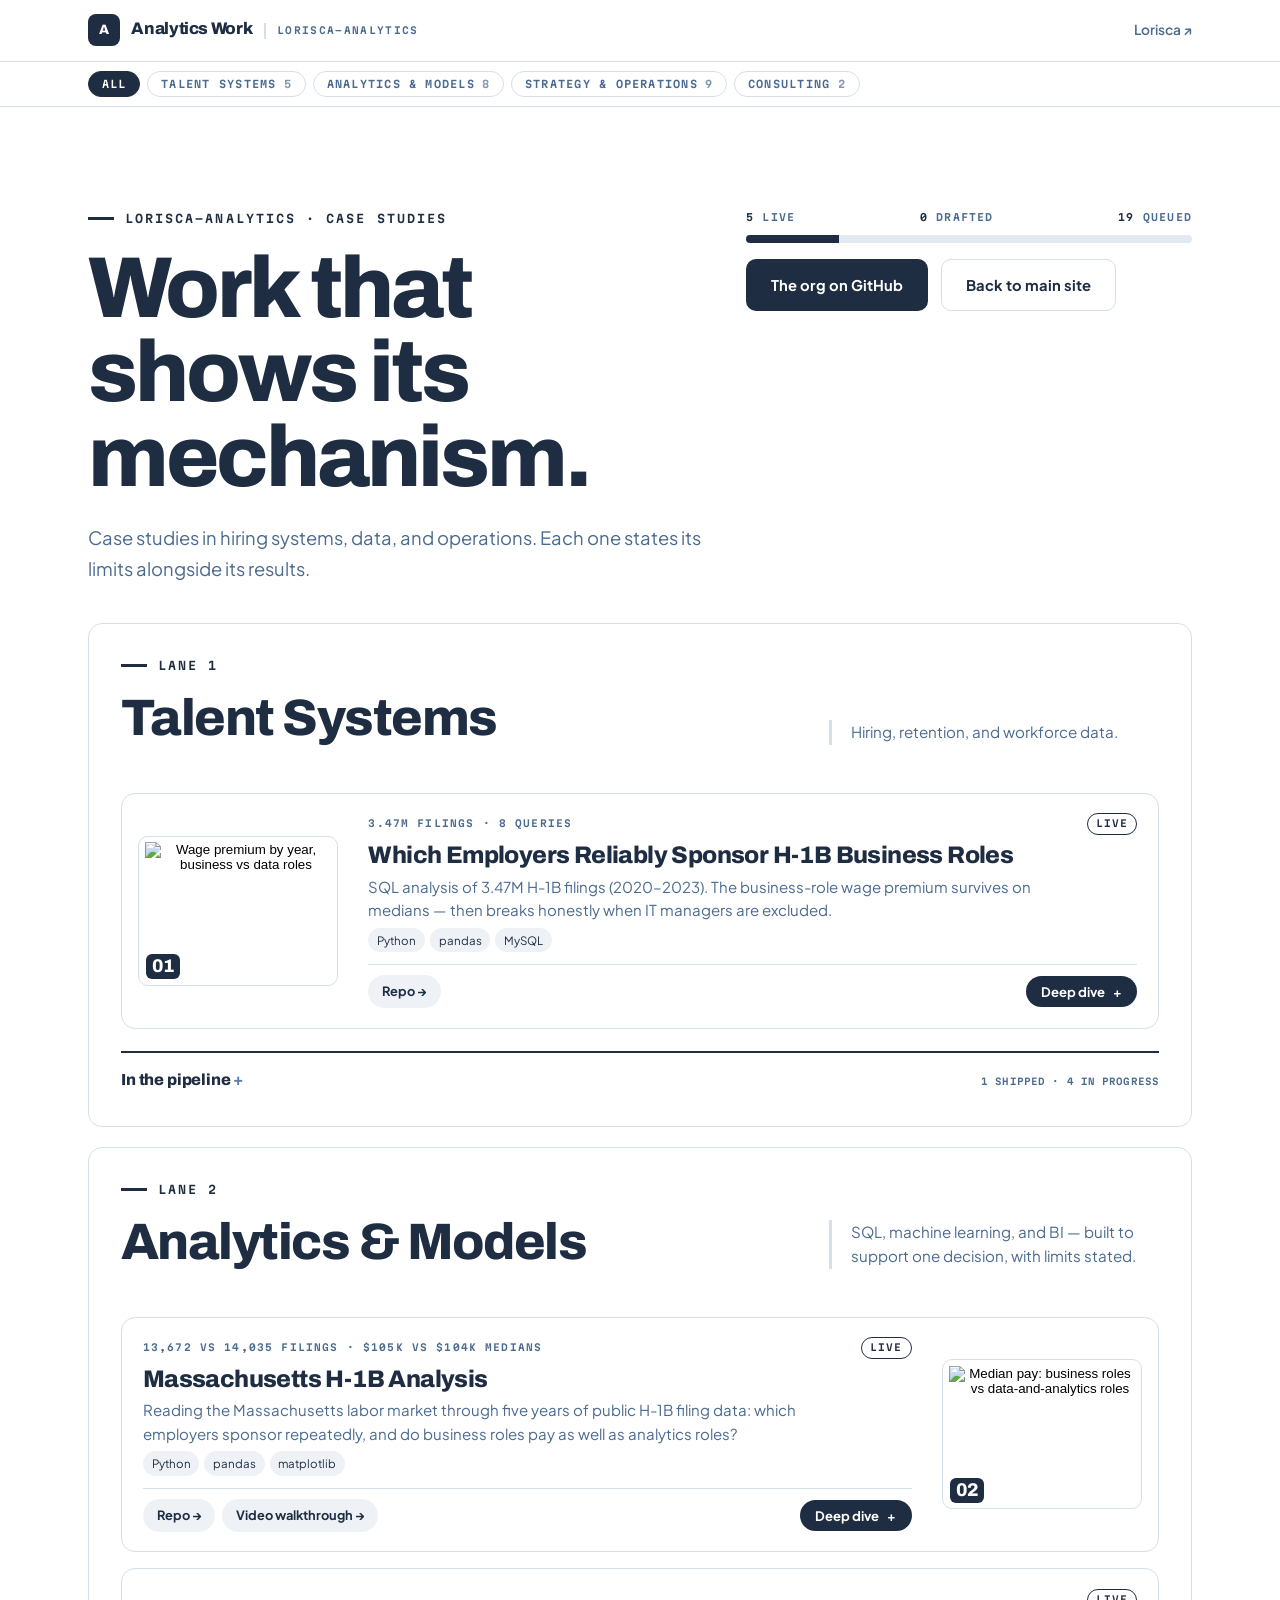
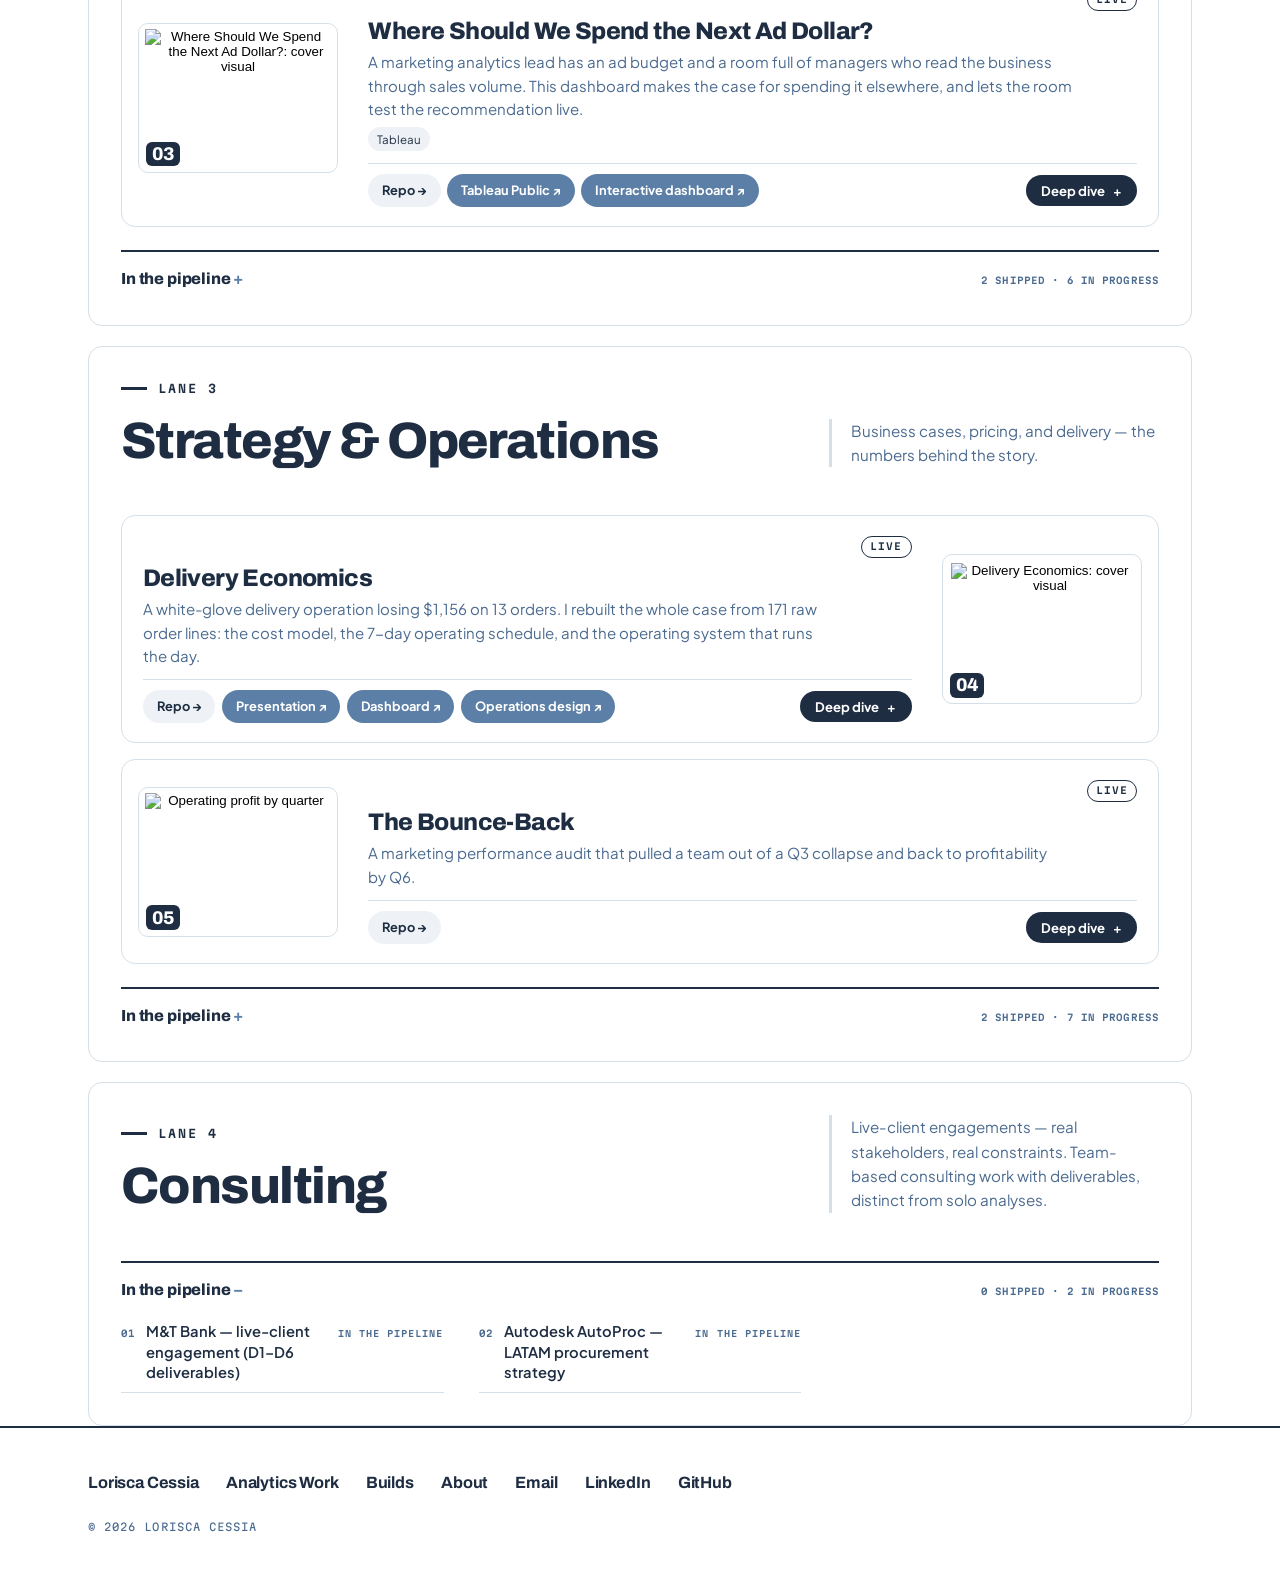
==== preview.html @ 9559bd9b "Add unlinked Builds-style preview (preview.html, rows.js, rows.css) One card per row with thumbnail " ====
<!DOCTYPE html>
<html lang="en">
<head>
<meta charset="UTF-8">
<meta name="robots" content="noindex, nofollow">
<meta name="viewport" content="width=device-width, initial-scale=1.0">
<title>Analytics Work — Lorisca Cessia</title>
<meta name="description" content="Case studies in talent systems, analytics, and operations. The obvious metric points one way; the mechanism underneath points the other.">
<link rel="preconnect" href="https://fonts.googleapis.com">
<link rel="preconnect" href="https://fonts.gstatic.com" crossorigin>
<link href="https://fonts.googleapis.com/css2?family=Archivo:wght@600;700;800&family=Plus+Jakarta+Sans:wght@400;500;600;700&family=Martian+Mono:wght@500;600&display=swap" rel="stylesheet">
<link rel="stylesheet" href="styles.css?v=2">
<link rel="stylesheet" href="https://lori-sca.github.io/theme.css">
<link rel="stylesheet" href="work.css">
<link rel="stylesheet" href="rows.css">
</head>
<body data-page="work">

<nav class="nav">
  <div class="nav-inner">
    <a class="wordmark" href="index.html">
      <span class="org-hero-logo" style="width:2rem;height:2rem;font-size:.85rem;border-radius:8px;margin:0;">A</span>
      <span class="wm-name">Analytics Work</span>
      <span class="wm-role">lorisca-analytics</span>
    </a>
    <div class="nav-links">
      <a data-nav="main" href="https://lori-sca.github.io">Lorisca ↗</a>
    </div>
  </div>
  <div class="nav-chips">
    <div class="nav-chips-inner" id="nav-chips" role="tablist" aria-label="Filter lanes"></div>
  </div>
</nav>

<main>
  <section class="hero" id="top">
    <div class="wrap">
      <div class="hero-grid">
        <div class="hero-copy">
          <span class="eyebrow" id="hero-eyebrow"></span>
          <h1 id="hero-headline"></h1>
          <p class="lede" id="hero-lede"></p>
        </div>
        <aside class="hero-side">
          <div class="totals" id="totals">
            <div class="totals-row">
              <span><b id="t-live">0</b> live</span>
              <span><b id="t-draft">0</b> drafted</span>
              <span><b id="t-pipe">0</b> queued</span>
            </div>
            <div class="totals-bar" aria-hidden="true"><span class="tb-live" id="tb-live"></span><span class="tb-draft" id="tb-draft"></span></div>
          </div>
          <div class="cta-row" id="hero-ctas">
            <a class="btn primary" data-org-github href="https://github.com/lorisca-analytics" target="_blank" rel="noopener">The org on GitHub</a>
            <a class="btn ghost" href="https://lori-sca.github.io">Back to main site</a>
          </div>
        </aside>
      </div>
    </div>
  </section>

  <div id="lanes"></div>
</main>

<footer class="site-footer">
  <div class="wrap">
    <div class="foot-links">
      <a href="https://lori-sca.github.io">Lorisca Cessia</a>
      <a href="https://lorisca-analytics.github.io">Analytics Work</a>
      <a href="https://lorisca-builds.github.io">Builds</a>
      <a href="https://lori-sca.github.io/about.html">About</a>
      <a href="mailto:loriscatuuk@gmail.com">Email</a>
      <a href="https://www.linkedin.com/in/lorisca" target="_blank" rel="noopener">LinkedIn</a>
      <a href="https://github.com/lori-sca" target="_blank" rel="noopener">GitHub</a>
    </div>
    <p class="fine">&copy; <span id="year"></span> Lorisca Cessia</p>
  </div>
</footer>

<script src="site.js"></script>
<script src="https://lori-sca.github.io/skeleton.js"></script>
<script src="https://lori-sca.github.io/theme.js"></script>
<script src="rows.js"></script>
</body>
</html>
---- styles.css ----
/* ============ LORISCA CESSIA — v2 ============
   Bold grotesque display · 12-col grid · hard section bands
   Palette: white / mist / deep slate / steel / slate blue
   Type: Archivo (display) · Plus Jakarta Sans (body) · Martian Mono (micro-labels only)
   ============================================================ */

:root {
  --white: #ffffff;
  --mist: #eef2f6;
  --mist-deep: #e2e9f0;
  --ink: #1e2d42;          /* 13.9:1 on white */
  --steel: #4a6a8f;        /* 5.6:1 on white — secondary text */
  --accent: #5b7fa6;       /* large/bold + interactive accents only */
  --hairline: #d5dfe8;     /* structural rules, never text */
  --display: "Archivo", system-ui, sans-serif;
  --body: "Plus Jakarta Sans", system-ui, sans-serif;
  --mono: "Martian Mono", ui-monospace, monospace;
  --gutter: clamp(1.25rem, 4vw, 3rem);
  --section-pad: clamp(4.5rem, 10vw, 9rem);
  --measure: 66ch;
}

* { box-sizing: border-box; margin: 0; padding: 0; }
html { scroll-behavior: smooth; }
body {
  font-family: var(--body);
  font-size: 17px;
  line-height: 1.65;
  color: var(--ink);
  background: var(--white);
  -webkit-font-smoothing: antialiased;
}
img { max-width: 100%; display: block; }
a { color: var(--steel); }
::selection { background: var(--ink); color: var(--white); }
h1 em, h2 em { font-style: normal; color: var(--accent); }

/* ---------- 12-col page grid ---------- */
.wrap { max-width: 1200px; margin: 0 auto; padding-left: var(--gutter); padding-right: var(--gutter); }

/* ---------- Nav ---------- */
.nav {
  position: sticky; top: 0; z-index: 50;
  background: rgba(255,255,255,.94);
  backdrop-filter: blur(8px);
  border-bottom: 1px solid var(--hairline);
}
.nav-inner {
  max-width: 1200px; margin: 0 auto;
  padding: .9rem var(--gutter);
  display: flex; align-items: center; justify-content: space-between; gap: 1rem;
}
.wordmark {
  font-family: var(--display); font-weight: 800; font-size: 1.05rem;
  letter-spacing: -0.02em; color: var(--ink); text-decoration: none;
  display: flex; align-items: baseline; gap: .7rem;
}
.wm-name { white-space: nowrap; }
.wm-role {
  font-family: var(--mono); font-size: .6rem; font-weight: 600;
  letter-spacing: .14em; text-transform: uppercase; color: var(--steel);
  border-left: 2px solid var(--hairline); padding-left: .7rem;
}
.nav-links { display: flex; gap: 1.6rem; }
.nav-links a { font-size: .86rem; font-weight: 600; color: var(--steel); text-decoration: none; }
.nav-links a:hover { color: var(--ink); }
.nav-links a.active { color: var(--ink); box-shadow: inset 0 -2px 0 var(--ink); }

/* ---------- Type utilities ---------- */
.eyebrow {
  font-family: var(--mono); font-size: .72rem; font-weight: 600;
  letter-spacing: .18em; text-transform: uppercase; color: var(--ink);
  display: flex; align-items: center; gap: .7rem;
  margin-bottom: 1.1rem;
}
.eyebrow::before { content: ""; width: 1.6rem; height: 3px; background: var(--ink); flex: none; }
.lede { font-size: 1.12rem; line-height: 1.7; color: var(--steel); max-width: var(--measure); }
.mono { font-family: var(--mono); }

/* ---------- Buttons ---------- */
.btn {
  display: inline-block; font-weight: 700; font-size: .92rem;
  padding: .8rem 1.5rem; border-radius: 10px; text-decoration: none;
  border: 1px solid transparent; cursor: pointer;
}
.btn.primary { background: var(--ink); color: var(--white); }
.btn.primary:hover { background: #2a3d58; }
.btn.ghost { border-color: var(--hairline); color: var(--ink); background: var(--white); }
.btn.ghost:hover { border-color: var(--ink); }
.cta-row { display: flex; gap: .8rem; flex-wrap: wrap; margin-top: 1.8rem; }
.text-link { font-weight: 700; color: var(--steel); text-decoration-thickness: 2px; text-underline-offset: 3px; }

/* ---------- Sections & bands ---------- */
.section { padding: var(--section-pad) 0; }
.band { background: var(--mist); border-top: 1px solid var(--hairline); border-bottom: 1px solid var(--hairline); }
.band > .wrap { padding-top: var(--section-pad); padding-bottom: var(--section-pad); }

.section-head {
  display: grid; grid-template-columns: repeat(12, 1fr); gap: 1.5rem;
  margin-bottom: 3rem; align-items: end;
}
.section-head .sh-main { grid-column: 1 / 9; }
.section-head .sh-side {
  grid-column: 9 / 13; color: var(--steel); font-size: .95rem; line-height: 1.6;
  border-left: 3px solid var(--hairline); padding-left: 1.2rem;
}
.section-head h2 {
  font-family: var(--display); font-weight: 800; letter-spacing: -0.03em;
  font-size: clamp(2.1rem, 4.5vw, 3.2rem); line-height: 1.02;
}

/* ---------- Hero (7/5 split) ---------- */
.hero { padding: clamp(3.5rem, 8vw, 6.5rem) 0 clamp(3rem, 6vw, 5rem); }
.hero-grid { display: grid; grid-template-columns: repeat(12, 1fr); gap: 1.5rem; align-items: start; }
.hero-copy { grid-column: 1 / 8; }
.hero-side { grid-column: 8 / 13; }
.hero h1 {
  font-family: var(--display); font-weight: 800;
  font-size: clamp(2.9rem, 7vw, 5.4rem);
  letter-spacing: -0.035em; line-height: 0.98;
  margin: 0 0 1.4rem;
}
.hero .lede { font-size: 1.15rem; }
.metric-line {
  margin-top: 1.6rem; padding-top: 1.4rem; border-top: 1px solid var(--hairline);
  font-family: var(--display); font-weight: 700; font-size: 1.05rem; letter-spacing: -0.01em;
}
.metric-line span { color: var(--steel); font-family: var(--body); font-weight: 500; font-size: .95rem; }

/* Now-card: the hero's 5-col side */
.now-card {
  border: 1px solid var(--hairline); border-radius: 14px; background: var(--white);
  padding: 1.6rem; position: sticky; top: 5.5rem;
}
.now-card .nc-title {
  font-family: var(--display); font-weight: 800; font-size: 1.1rem;
  letter-spacing: -0.02em; margin-bottom: 1.1rem;
}
.nc-row {
  display: grid; grid-template-columns: 6.5rem 1fr; gap: .8rem;
  padding: .7rem 0; border-top: 1px solid var(--hairline); font-size: .92rem;
}
.nc-row .k { font-family: var(--mono); font-size: .64rem; font-weight: 600; letter-spacing: .12em; text-transform: uppercase; color: var(--steel); padding-top: .2rem; }
.nc-row .v { line-height: 1.55; }
.nc-row .v a { color: var(--steel); font-weight: 600; }

/* ---------- Cards ---------- */
.card-grid { display: grid; gap: 1.5rem; }
.cols-2 { grid-template-columns: repeat(2, minmax(0, 1fr)); }
.cols-3 { grid-template-columns: repeat(3, minmax(0, 1fr)); }
.card {
  border: 1px solid var(--hairline); border-radius: 14px; overflow: hidden;
  background: var(--white); display: flex; flex-direction: column;
  transition: border-color .18s ease, transform .18s ease;
}
.card:hover { border-color: var(--ink); transform: translateY(-3px); }
.card-visual { aspect-ratio: 16 / 9; overflow: hidden; background: var(--mist); border-bottom: 1px solid var(--hairline); }
.card-visual img { width: 100%; height: 100%; object-fit: cover; }
.card-body { padding: 1.6rem 1.6rem 1.2rem; display: flex; flex-direction: column; gap: .55rem; flex: 1; }
.badge {
  align-self: flex-start; font-family: var(--mono); font-size: .64rem; font-weight: 600;
  letter-spacing: .14em; text-transform: uppercase;
  background: var(--ink); color: var(--white); border-radius: 999px; padding: .32rem .8rem;
}
.card-h { font-family: var(--display); font-weight: 700; font-size: 1.45rem; letter-spacing: -0.02em; line-height: 1.12; }
.card-hook { color: var(--steel); font-size: .98rem; line-height: 1.6; }
.card-metric {
  font-family: var(--display); font-weight: 700; font-size: 1rem; letter-spacing: -0.01em;
  padding-top: .6rem; border-top: 1px solid var(--hairline); margin-top: auto;
}
.card-links { display: flex; gap: 1.1rem; flex-wrap: wrap; margin-top: .7rem; }
.card-links a { font-size: .85rem; font-weight: 700; color: var(--steel); text-decoration-thickness: 2px; text-underline-offset: 3px; }
.card-toggle {
  margin: 0 1.6rem 1.4rem; align-self: flex-start;
  font-family: var(--mono); font-size: .72rem; font-weight: 600; letter-spacing: .12em; text-transform: uppercase;
  background: none; border: 1px solid var(--hairline); border-radius: 8px;
  padding: .6rem 1rem; color: var(--ink); cursor: pointer;
}
.card-toggle:hover { border-color: var(--ink); }
.card-detail { display: none; padding: 0 1.6rem 1.6rem; }
.card.open .card-detail { display: block; }
.diagram { border: 1px solid var(--hairline); border-radius: 10px; background: var(--mist); margin-bottom: 1.2rem; }
.detail-row { display: grid; grid-template-columns: 7.5rem 1fr; gap: 1rem; padding: .7rem 0; border-top: 1px solid var(--hairline); }
.detail-row .k { font-family: var(--display); font-weight: 700; font-size: .92rem; }
.detail-row .v { color: var(--steel); font-size: .95rem; line-height: 1.6; }

/* ---------- Page hero ---------- */
.page-hero { padding: clamp(3rem, 7vw, 5.5rem) 0 0; }
.page-hero h1 {
  font-family: var(--display); font-weight: 800; letter-spacing: -0.035em;
  font-size: clamp(2.6rem, 6vw, 4.6rem); line-height: 0.98; margin-bottom: 1.2rem;
}
.lane-head { display: flex; align-items: center; justify-content: space-between; gap: 1rem; flex-wrap: wrap; margin-bottom: 1.1rem; }
.lane-head .eyebrow { margin-bottom: 0; }
.lane-org { font-family: var(--mono); font-size: .7rem; letter-spacing: .1em; text-transform: uppercase; color: var(--steel); }

/* ---------- Pipeline strip ---------- */
.pipeline {
  margin-top: 2.5rem; padding-top: 1.8rem; border-top: 1px solid var(--hairline);
  display: grid; grid-template-columns: 10rem 1fr; gap: 1.2rem; align-items: baseline;
}
.pipeline strong { font-family: var(--display); font-weight: 800; font-size: 1rem; letter-spacing: -0.01em; }
.pipeline span { color: var(--steel); font-size: .95rem; line-height: 1.6; }

/* ---------- About ---------- */
.about-grid { display: grid; grid-template-columns: repeat(12, 1fr); gap: 1.5rem; }
.about-main { grid-column: 1 / 8; }
.about-side { grid-column: 9 / 13; }
.portrait { aspect-ratio: 4 / 5; border-radius: 14px; overflow: hidden; background: var(--mist-deep); border: 1px solid var(--hairline); position: sticky; top: 5.5rem; }
.portrait img { width: 100%; height: 100%; object-fit: cover; }
.chapter { margin-bottom: 2.4rem; }
.chapter .k {
  display: block; font-family: var(--mono); font-size: .68rem; font-weight: 600;
  letter-spacing: .14em; text-transform: uppercase; color: var(--steel); margin-bottom: .5rem;
}
.chapter h3 { font-family: var(--display); font-weight: 800; font-size: 1.5rem; letter-spacing: -0.02em; margin-bottom: .7rem; }
.chapter p { color: var(--steel); line-height: 1.7; margin-bottom: 1rem; max-width: var(--measure); }
.chapter p strong { color: var(--ink); }

/* Route timeline */
.route { border-left: 3px solid var(--ink); margin: 1rem 0 0 .4rem; }
.stop { position: relative; padding: 0 0 2rem 1.8rem; }
.stop::before {
  content: ""; position: absolute; left: -8px; top: 6px;
  width: 13px; height: 13px; border-radius: 50%;
  background: var(--white); border: 3px solid var(--ink);
}
.stop.now::before { background: var(--ink); }
.stop > button { all: unset; cursor: pointer; display: block; width: 100%; }
.stop .when { font-family: var(--mono); font-size: .7rem; font-weight: 600; letter-spacing: .14em; text-transform: uppercase; color: var(--steel); }
.stop .where { font-family: var(--display); font-weight: 800; font-size: 1.25rem; letter-spacing: -0.02em; }
.stop .role { color: var(--steel); font-size: .95rem; margin-bottom: .4rem; }
.stop .detail { display: none; }
.stop.open .detail { display: block; }
.stop .detail ul { margin: .8rem 0 0 1.1rem; color: var(--steel); font-size: .95rem; line-height: 1.65; }
.stop .detail li { margin-bottom: .4rem; }

/* Method grid */
.method-grid { display: grid; grid-template-columns: repeat(2, minmax(0, 1fr)); gap: 1.5rem; }
.method { border: 1px solid var(--hairline); border-radius: 12px; padding: 1.8rem; background: var(--white); }
.method h3 { font-family: var(--display); font-weight: 800; font-size: 1.15rem; letter-spacing: -0.02em; margin-bottom: .5rem; }
.method p { color: var(--steel); font-size: .95rem; line-height: 1.65; }

/* ---------- Footer ---------- */
footer { border-top: 1px solid var(--hairline); background: var(--white); }
.foot-inner {
  max-width: 1200px; margin: 0 auto; padding: 2.5rem var(--gutter);
  display: flex; justify-content: space-between; align-items: center; gap: 1rem; flex-wrap: wrap;
}
.foot-inner .fine { font-family: var(--mono); font-size: .66rem; letter-spacing: .1em; text-transform: uppercase; color: var(--steel); }

/* ---------- Responsive ---------- */
@media (max-width: 900px) {
  .hero-copy, .hero-side { grid-column: 1 / 13; }
  .now-card { position: static; }
  .section-head .sh-main, .section-head .sh-side { grid-column: 1 / 13; }
  .section-head .sh-side { border-left: none; border-top: 3px solid var(--hairline); padding: 1.2rem 0 0; }
  .cols-2, .cols-3, .method-grid { grid-template-columns: 1fr; }
  .about-main, .about-side { grid-column: 1 / 13; }
  .portrait { position: static; max-width: 420px; }
  .detail-row, .pipeline { grid-template-columns: 1fr; gap: .3rem; }
  .nav-links { gap: 1rem; }
  .nav-links a { font-size: .8rem; }
  .wm-role { display: none; }
}

/* ---------- Org sites: pipeline index ---------- */
.pipeline-index { margin-top: 2.8rem; border-top: 2px solid var(--ink); padding-top: 1.6rem; }
.pipe-head {
  font-family: var(--display); font-weight: 800; font-size: 1.1rem;
  letter-spacing: -0.02em; margin-bottom: .6rem;
}
.pipe-note { color: var(--steel); font-size: .92rem; margin-bottom: 1rem; max-width: var(--measure); }
.pipe-row {
  display: flex; justify-content: space-between; align-items: baseline; gap: 1rem;
  padding: .75rem 0; border-bottom: 1px solid var(--hairline);
}
.pipe-title { font-weight: 600; font-size: .98rem; }
.pipe-status {
  font-family: var(--mono); font-size: .62rem; font-weight: 600;
  letter-spacing: .12em; text-transform: uppercase; color: var(--steel); white-space: nowrap;
}
.org-hero-logo {
  width: 3.2rem; height: 3.2rem; border-radius: 12px; background: var(--ink);
  color: var(--white); font-family: var(--display); font-weight: 800; font-size: 1.3rem;
  display: flex; align-items: center; justify-content: center; margin-bottom: 1.4rem;
}
.cols-1 { grid-template-columns: minmax(0, 42rem); }

/* ---------- Obvious footer ---------- */
.site-footer { border-top: 2px solid var(--ink); background: var(--white); }
.site-footer .wrap { padding-top: 2.6rem; padding-bottom: 2.6rem; }
.foot-links { display: flex; gap: 1.7rem; flex-wrap: wrap; margin-bottom: 1.3rem; }
.foot-links a {
  font-family: var(--display); font-weight: 700; font-size: 1.02rem;
  letter-spacing: -0.01em; color: var(--ink); text-decoration: none;
}
.foot-links a:hover { text-decoration: underline; text-underline-offset: 4px; text-decoration-thickness: 2px; }
.site-footer .fine {
  font-family: var(--mono); font-size: .66rem; letter-spacing: .1em;
  text-transform: uppercase; color: var(--steel);
}

/* ---------- Docs-style sub-navigation ---------- */
.subnav { border-top: 1px solid var(--hairline); background: rgba(255,255,255,.94); }
.subnav-inner {
  max-width: 1200px; margin: 0 auto; padding: .55rem var(--gutter);
  display: flex; gap: 1.5rem; overflow-x: auto;
}
.subnav-inner a {
  font-family: var(--mono); font-size: .66rem; font-weight: 600;
  letter-spacing: .14em; text-transform: uppercase; color: var(--steel);
  text-decoration: none; white-space: nowrap; padding: .2rem 0;
}
.subnav-inner a:hover { color: var(--ink); }
section[id], div[id] { scroll-margin-top: 104px; }

/* ---------- Off-the-clock cards ---------- */
.fun-grid { display: grid; grid-template-columns: repeat(3, minmax(0,1fr)); gap: 1.5rem; }
.fun-card {
  border: 1px solid var(--hairline); border-radius: 14px;
  background: var(--white); padding: 2rem 1.6rem;
}
.fun-emoji { font-size: 2.6rem; margin-bottom: 1rem; line-height: 1; }
.fun-card h3 {
  font-family: var(--display); font-weight: 800; font-size: 1.3rem;
  letter-spacing: -0.02em; margin-bottom: .4rem;
}
.fun-card p { color: var(--steel); font-size: .95rem; line-height: 1.6; }
@media (max-width: 900px) { .fun-grid { grid-template-columns: 1fr; } }

/* ---------- section media: editor-added picture + links (data-driven) ---------- */
.sec-media { margin: 2rem 0 0; border-radius: 14px; overflow: hidden; }
.sec-media img { width: 100%; display: block; }
.sec-media figcaption { font-size: .85rem; color: var(--steel); margin-top: .6rem; }
.sec-links { display: flex; flex-wrap: wrap; gap: .5rem 1.5rem; margin-top: 1.25rem; }

/* ---------- Analytics Work redesign (Oct 2026) ----------
   Design: Analytics_Work__standalone.html. Appended, never rewritten.
   Tokens extracted from the design: --spring, --ease. */
:root {
  --spring: cubic-bezier(.34,1.56,.64,1);
  --ease: cubic-bezier(.3,.8,.2,1);
}

/* Nav: filter chips row (design's second nav row) */
.nav-chips { border-top: 1px solid var(--hairline); }
.nav-chips-inner {
  max-width: 1200px; margin: 0 auto; padding: .55rem var(--gutter);
  display: flex; gap: .45rem; overflow-x: auto;
}

/* Hero totals: live / drafted / queued + segmented meter */
.totals { display: flex; flex-direction: column; gap: .6rem; }
.totals-row {
  display: flex; justify-content: space-between; gap: .8rem;
  font-family: var(--mono); font-size: .62rem; font-weight: 600;
  letter-spacing: .12em; text-transform: uppercase; color: var(--steel);
}
.totals-row b { color: var(--ink); font-weight: 600; }
.totals-bar { display: flex; height: 8px; border-radius: 999px; background: var(--mist-deep); overflow: hidden; }
.totals-bar span { display: block; height: 100%; width: 0; }
.tb-live { background: var(--ink); transition: width 1100ms var(--ease); }
.tb-draft { background: var(--accent); transition: width 1100ms var(--ease) 150ms; }
.hero-side .cta-row { margin-top: 1rem; }

@media (prefers-reduced-motion: reduce) {
  .tb-live, .tb-draft { transition: none; }
}

/* Tighter lane rhythm (Oct 2026, her call): lane sections floated in oceans of
   whitespace from the global --section-pad. Neutralize it on lane sections. */
section.w-lane { padding: clamp(2rem, 5vw, 3.5rem) 0; }
section.w-lane > .wrap { padding-top: 0; padding-bottom: 0; }

/* Tighter rhythm, round 2 (Oct 2026, her call): still too much air between
   lanes and between the hero and the first lane. */
section.w-lane { padding: clamp(1.25rem, 3vw, 2rem) 0; }
.hero { padding-bottom: clamp(1.5rem, 3vw, 2.5rem); }

/* Lane grid: 2 lanes per row (Oct 2026, her call). Lane sections stop being
   full-width stacked bands and become cards in a 2-column grid. */
#lanes { display: grid; grid-template-columns: repeat(2, minmax(0, 1fr)); gap: 1.25rem; align-items: start; }
section.w-lane { background: var(--white); border: 1px solid var(--hairline); border-radius: 14px; padding: 1.5rem; }
section.w-lane > .wrap { padding-top: 0; padding-bottom: 0; }
@media (max-width: 900px) { #lanes { grid-template-columns: 1fr; } }
---- work.css ----
/* work.css: Analytics Work hub. Loads after styles.css and uses its tokens. Every class starts with w- */
.w-chiprow { gap: .45rem !important; }
.w-chip-btn { flex: none; display: inline-flex; align-items: center; gap: .45rem; padding: .38rem .8rem; border-radius: 999px; border: 1px solid var(--hairline); background: var(--white); color: var(--steel); font-family: var(--mono); font-size: .64rem; font-weight: 600; letter-spacing: .12em; text-transform: uppercase; white-space: nowrap; cursor: pointer; transition: background .25s, color .25s, border-color .25s, transform .35s cubic-bezier(.34,1.56,.64,1); }
.w-chip-btn:hover { transform: translateY(-1px); color: var(--ink); }
.w-chip-btn.on { background: var(--ink); color: var(--white); border-color: var(--ink); }
.w-chip-btn i { font-style: normal; opacity: .7; }

.w-meter { padding-top: .9rem; border-top: 1px solid var(--hairline); }
.w-meter-l { display: flex; justify-content: space-between; gap: .8rem; font-family: var(--mono); font-size: .62rem; font-weight: 600; letter-spacing: .12em; text-transform: uppercase; color: var(--steel); margin-bottom: .5rem; }
.w-meter-t { height: 8px; border-radius: 999px; background: var(--mist-deep); overflow: hidden; }
.w-meter-t span { display: block; height: 100%; width: 0; background: var(--accent); border-radius: 999px; transition: width 1.2s cubic-bezier(.3,.8,.2,1); }

.w-grid { display: grid; grid-template-columns: repeat(auto-fill, minmax(min(100%, 16.5rem), 1fr)); grid-auto-flow: dense; gap: 1rem; align-items: start; }
.w-card { border: 1px solid var(--hairline); border-top: 4px solid var(--ink); border-radius: 14px; background: var(--white); display: flex; flex-wrap: wrap; gap: 1.4rem 2.4rem; padding: 1.15rem 1.25rem 1.1rem; transition: border-color .25s, box-shadow .3s, transform .45s cubic-bezier(.34,1.56,.64,1); }
.w-card:hover { border-color: var(--ink); transform: translateY(-3px); }
.w-card.open { grid-column: 1 / -1; box-shadow: 0 24px 50px -28px rgba(30,45,66,.35); transform: none; }
.w-face { flex: 1 1 15rem; min-width: 0; display: flex; flex-direction: column; gap: .5rem; }
.w-card.open .w-face { max-width: 17rem; }
.w-meta { display: flex; justify-content: space-between; align-items: center; gap: .6rem; font-family: var(--mono); font-size: .58rem; font-weight: 600; letter-spacing: .12em; text-transform: uppercase; color: var(--steel); }
.w-badge { border: 1px solid var(--ink); color: var(--ink); border-radius: 999px; padding: .15rem .5rem; }
.w-big { display: block; font-family: var(--display); font-weight: 800; font-size: clamp(2rem, 3.2vw, 2.5rem); letter-spacing: -.035em; line-height: 1; color: var(--accent); font-variant-numeric: tabular-nums; }
.w-big-l { display: block; font-size: .8rem; color: var(--steel); margin-top: .25rem; line-height: 1.4; }
.w-title { font-family: var(--display); font-weight: 700; font-size: 1.05rem; letter-spacing: -.015em; line-height: 1.25; margin-top: .15rem; text-wrap: pretty; }
.w-chips { display: flex; flex-wrap: wrap; gap: .3rem; align-items: center; }
.w-chip { font-size: .72rem; background: var(--mist); padding: .18rem .55rem; border-radius: 999px; }
.w-chip.out { background: none; border: 1px solid var(--accent); }
.w-foot { display: flex; justify-content: space-between; align-items: center; gap: .6rem; margin-top: .35rem; padding-top: .6rem; border-top: 1px solid var(--hairline); }
.w-hint { font-size: .74rem; color: var(--steel); font-style: italic; min-width: 0; }
.w-btn { flex: none; white-space: nowrap; display: inline-flex; align-items: center; gap: .45rem; padding: .42rem .85rem; border-radius: 999px; border: none; font-family: var(--body); font-size: .78rem; font-weight: 700; background: var(--accent); color: #fff; cursor: pointer; transition: transform .4s cubic-bezier(.34,1.56,.64,1), background .25s; }
.w-btn:hover { transform: scale(1.06) rotate(-1.5deg); }
.w-btn i { font-style: normal; display: inline-block; transition: transform .45s cubic-bezier(.34,1.56,.64,1); }
.w-card.open .w-btn { background: var(--ink); }
.w-card.open .w-btn i { transform: rotate(45deg); }

.w-detail { display: none; flex: 3 1 28rem; min-width: 0; flex-direction: column; gap: 1.3rem; }
.w-card.open .w-detail { display: flex; animation: w-in .5s cubic-bezier(.34,1.3,.5,1); }
@keyframes w-in { from { opacity: 0; transform: translateY(10px); } to { opacity: 1; transform: none; } }
.w-lead { font-family: var(--display); font-weight: 700; font-size: 1.08rem; letter-spacing: -.01em; line-height: 1.45; text-wrap: pretty; }
.w-blocks { display: grid; grid-template-columns: repeat(auto-fit, minmax(min(100%, 12rem), 1fr)); gap: .7rem; }
.w-block { background: var(--mist); border-radius: 10px; padding: .85rem .95rem; }
.w-block p { font-size: .88rem; line-height: 1.55; }
.w-mono { font-family: var(--mono); font-size: .58rem; font-weight: 600; letter-spacing: .12em; text-transform: uppercase; color: var(--steel); display: inline-flex; align-items: center; gap: .45rem; }
.w-block .w-mono { color: var(--ink); margin-bottom: .35rem; }
.w-mono em { font-style: normal; width: 1.05rem; height: 1.05rem; border-radius: 50%; background: var(--ink); color: var(--white); display: inline-grid; place-items: center; font-size: .55rem; letter-spacing: 0; }
.w-row { display: flex; flex-wrap: wrap; gap: 1.2rem 2rem; align-items: flex-start; }
.w-chart, .w-calls { flex: 1 1 16rem; min-width: 0; display: flex; flex-direction: column; gap: .5rem; }
.w-chart-title { font-family: var(--display); font-weight: 800; font-size: .98rem; letter-spacing: -.01em; margin-bottom: .2rem; }
.w-bar { display: grid; grid-template-columns: minmax(6rem, 36%) minmax(0, 1fr); gap: .7rem; align-items: center; font-size: .8rem; }
.w-bar-w { display: flex; align-items: center; gap: .5rem; min-width: 0; }
.w-bar-t { flex: 1; height: 10px; border-radius: 999px; background: var(--mist-deep); overflow: hidden; min-width: 2rem; }
.w-bar-f { display: block; height: 100%; width: 0; border-radius: 999px; background: color-mix(in oklab, var(--accent) 35%, var(--hairline)); transition: width .9s cubic-bezier(.34,1.56,.64,1); }
.w-bar.hl .w-bar-f { background: var(--accent); }
.w-bar-v { font-family: var(--mono); font-size: .66rem; white-space: nowrap; }
.w-compare { display: grid; grid-template-columns: repeat(auto-fit, minmax(min(100%, 10rem), 1fr)); gap: .6rem; }
.w-side { border: 1px solid var(--hairline); border-radius: 10px; padding: .8rem .9rem; font-size: .84rem; line-height: 1.45; display: flex; flex-direction: column; gap: .35rem; }
.w-side.after { background: var(--ink); border-color: var(--ink); color: var(--white); }
.w-side.after .w-mono { color: var(--white); }
.w-arrow { color: var(--accent); line-height: 1; }
.w-hub { align-self: flex-start; font-family: var(--display); font-weight: 700; font-size: .92rem; background: var(--ink); color: var(--white); padding: .55rem .85rem; border-radius: 10px; }
.w-step { display: grid; grid-template-columns: 1.6rem 1fr; gap: .5rem; font-size: .84rem; line-height: 1.4; background: var(--mist); border-radius: 8px; padding: .5rem .65rem; }
.w-step small { display: block; color: var(--steel); font-size: .78rem; }
.w-caption { font-size: .78rem; line-height: 1.5; color: var(--steel); font-style: italic; }
.w-call { display: grid; grid-template-columns: 1rem 1fr; gap: .35rem; font-size: .86rem; line-height: 1.5; }
.w-call::before { content: "→"; color: var(--accent); font-weight: 700; }
.w-lesson { font-size: .92rem; line-height: 1.6; padding-left: 1rem; border-left: 3px solid var(--accent); }
.w-thumbs { display: flex; flex-wrap: wrap; gap: .6rem; }
.w-thumb { height: 6.5rem; padding: 0; border-radius: 8px; overflow: hidden; border: 1px solid var(--hairline); background: var(--mist); cursor: zoom-in; transition: transform .4s cubic-bezier(.34,1.56,.64,1); }
.w-thumb:hover { transform: translateY(-2px) rotate(-1deg); }
.w-thumb img { height: 100%; width: auto; display: block; }
.w-evidence { display: flex; flex-wrap: wrap; justify-content: space-between; align-items: center; gap: .8rem 1.4rem; padding-top: .9rem; border-top: 1px solid var(--hairline); }
.w-pill { font-size: .78rem; font-weight: 600; color: var(--ink); background: var(--mist); border-radius: 999px; padding: .28rem .7rem; text-decoration: none; }
.w-pill:hover { background: var(--mist-deep); }
.w-where { display: flex; flex-direction: column; align-items: flex-end; gap: .15rem; font-size: .8rem; color: var(--steel); text-align: right; }

.w-pipe { margin-top: 1.4rem; border-top: 2px solid var(--ink); padding-top: .9rem; }
.w-pipe summary { cursor: pointer; list-style: none; display: flex; flex-wrap: wrap; align-items: baseline; justify-content: space-between; gap: .5rem 1.5rem; }
.w-pipe summary::-webkit-details-marker { display: none; }
.w-pipe-h { font-family: var(--display); font-weight: 800; font-size: 1rem; letter-spacing: -.01em; }
.w-pipe-h::after { content: " +"; color: var(--accent); }
.w-pipe[open] .w-pipe-h::after { content: " −"; }
.w-pipe-list { display: grid; grid-template-columns: repeat(auto-fill, minmax(min(100%, 20rem), 1fr)); column-gap: 2.2rem; margin-top: .5rem; }
.w-pipe-row { display: grid; grid-template-columns: auto 1fr auto; gap: .7rem; align-items: baseline; padding: .6rem 0; border-bottom: 1px solid var(--hairline); font-size: .92rem; font-weight: 600; line-height: 1.4; }
.w-status { font-size: .55rem; }
.lightbox img { background: #fff; }
@media (prefers-reduced-motion: reduce) { .w-card, .w-btn, .w-bar-f, .w-meter-t span { transition: none; } .w-card.open .w-detail { animation: none; } }

/* ---------- Analytics Work redesign (Oct 2026) ----------
   Design: Analytics_Work__standalone.html. Appended, never rewritten. */

/* Draft badge variant (design: status pill, accent when drafted) */
.w-badge.draft { border-color: var(--accent); color: var(--accent); }

/* Context/Problem/Solution/Result numbered tiles (design: p.csr[]) */
.w-csr { display: grid; grid-template-columns: repeat(auto-fit, minmax(min(100%, 12rem), 1fr)); gap: .7rem; }
.w-csr-t { background: var(--mist); border-radius: 10px; padding: .85rem .95rem; }
.w-csr-t .w-mono { color: var(--ink); margin-bottom: .35rem; }
.w-csr-t p { margin: 0; font-size: .88rem; line-height: 1.55; }

/* Review notes (design: p.reviewNotes — dashed, hidden when published) */
.w-review { border: 1.5px dashed var(--hairline); border-radius: 10px; padding: .8rem .95rem; display: flex; flex-direction: column; gap: .3rem; }
.w-review .w-mono { color: var(--ink); margin-bottom: .1rem; }
.w-review p { margin: 0; font-size: .86rem; line-height: 1.5; }
.w-missing { color: var(--steel); font-style: italic; }

@media (prefers-reduced-motion: reduce) { .tb-live, .tb-draft { transition: none; } }
---- rows.css ----
/* rows.css: Analytics Work, Builds-style rows. Loads after styles.css and work.css, uses the same tokens.
   Ported from lorisca-builds builds.css (b- became r-). Charts keep their w- styles from work.css. */
.r-list { display: flex; flex-direction: column; gap: 1rem; }
.r-card { border: 1px solid var(--hairline); border-radius: 14px; background: var(--white); overflow: hidden; transition: border-color .25s, box-shadow .3s, transform .45s cubic-bezier(.34,1.56,.64,1); }
.r-card:hover { border-color: var(--ink); transform: translateY(-2px); }
.r-card.open { border-color: var(--ink); box-shadow: 0 24px 50px -28px rgba(30,45,66,.35); transform: none; }

.r-head { display: grid; grid-template-columns: clamp(8rem, 19vw, 12.5rem) minmax(0, 1fr); gap: 1.1rem 1.6rem; padding: 1rem; align-items: center; }
.r-head.no-thumb { grid-template-columns: minmax(0, 1fr); }
.r-card.flip .r-head { grid-template-columns: minmax(0, 1fr) clamp(8rem, 19vw, 12.5rem); }
.r-card.flip .r-thumb { order: 2; }

.r-thumb { position: relative; aspect-ratio: 4 / 3; padding: 0; border: 1px solid var(--hairline); border-radius: 10px; overflow: hidden; background: var(--mist); cursor: zoom-in; transition: transform .4s cubic-bezier(.34,1.56,.64,1); }
.r-thumb:hover { transform: rotate(-1.2deg) scale(1.02); }
.r-thumb img { width: 100%; height: 100%; object-fit: cover; object-position: top left; }
.r-thumb img.svg { object-fit: contain; object-position: center; padding: .5rem; }
.r-num { position: absolute; left: .45rem; bottom: .35rem; font-family: var(--display); font-weight: 800; font-size: 1.15rem; letter-spacing: -.03em; line-height: 1; color: var(--white); background: var(--ink); border-radius: 6px; padding: .2rem .35rem; }

.r-copy { min-width: 0; display: flex; flex-direction: column; gap: .4rem; padding: .2rem .3rem; }
.r-meta { display: flex; justify-content: space-between; align-items: center; gap: .6rem; font-family: var(--mono); font-size: .6rem; font-weight: 600; letter-spacing: .12em; text-transform: uppercase; color: var(--steel); }
.r-badge { flex: none; border: 1px solid var(--ink); color: var(--ink); border-radius: 999px; padding: .15rem .5rem; }
.r-title { font-family: var(--display); font-weight: 800; font-size: clamp(1.2rem, 2.2vw, 1.5rem); letter-spacing: -.025em; line-height: 1.1; text-wrap: balance; }
.r-hook { color: var(--steel); font-size: .94rem; line-height: 1.55; max-width: 64ch; text-wrap: pretty; }
.r-chips { display: flex; flex-wrap: wrap; gap: .3rem; }
.r-chip { font-size: .72rem; background: var(--mist); padding: .18rem .55rem; border-radius: 999px; }
.r-foot { display: flex; flex-wrap: wrap; align-items: center; justify-content: space-between; gap: .6rem 1rem; margin-top: .35rem; padding-top: .6rem; border-top: 1px solid var(--hairline); }
.r-links { display: flex; flex-wrap: wrap; gap: .4rem; }
.r-link { font-size: .8rem; font-weight: 700; color: var(--ink); background: var(--mist); border: 1px solid transparent; border-radius: 999px; padding: .32rem .8rem; text-decoration: none; transition: transform .35s cubic-bezier(.34,1.56,.64,1), background .2s; }
.r-link:hover { background: var(--mist-deep); transform: translateY(-1px); }
.r-link.demo { background: var(--accent); color: #fff; }
.r-link.demo:hover { background: var(--steel); }
.r-btn { flex: none; white-space: nowrap; display: inline-flex; align-items: center; gap: .5rem; padding: .45rem .95rem; border-radius: 999px; border: none; font-family: var(--body); font-size: .82rem; font-weight: 700; background: var(--ink); color: var(--white); cursor: pointer; transition: transform .4s cubic-bezier(.34,1.56,.64,1); }
.r-btn:hover { transform: scale(1.05) rotate(-1.5deg); }
.r-btn i { font-style: normal; display: inline-block; transition: transform .45s cubic-bezier(.34,1.56,.64,1); }
.r-card.open .r-btn i { transform: rotate(45deg); }

.r-walk { display: none; grid-template-columns: minmax(0, 1fr) minmax(0, 1.15fr); gap: 1.2rem 1.8rem; padding: 1.1rem; background: var(--mist); border-top: 1px solid var(--hairline); }
.r-walk.no-media { grid-template-columns: minmax(0, 1fr); }
.r-card.open .r-walk { display: grid; animation: r-in .45s cubic-bezier(.34,1.3,.5,1); }
@keyframes r-in { from { opacity: 0; transform: translateY(8px); } to { opacity: 1; transform: none; } }
.r-fig { min-width: 0; display: flex; flex-direction: column; gap: .4rem; }
.r-media { position: relative; width: 100%; aspect-ratio: 16 / 10; max-height: 16rem; padding: 0; border: 1px solid var(--hairline); border-radius: 10px; overflow: hidden; background: var(--white); cursor: zoom-in; }
.r-media img { position: absolute; inset: 0; width: 100%; height: 100%; object-fit: cover; object-position: top left; transition: opacity .5s ease, transform .9s cubic-bezier(.3,.8,.2,1); }
.r-media img.svg { object-fit: contain; object-position: center; padding: .6rem; }
.r-zoom { position: absolute; right: .5rem; bottom: .5rem; font-family: var(--mono); font-size: .55rem; font-weight: 600; letter-spacing: .12em; text-transform: uppercase; background: var(--ink); color: var(--white); border-radius: 999px; padding: .25rem .55rem; opacity: 0; transition: opacity .2s; }
.r-media:hover .r-zoom, .r-media:focus-visible .r-zoom { opacity: 1; }
.r-cap { font-size: .76rem; color: var(--steel); line-height: 1.45; }

.r-panel { min-width: 0; display: flex; flex-direction: column; gap: .55rem; }
.r-ptop { display: flex; justify-content: space-between; align-items: center; gap: 1rem; }
.r-mono { font-family: var(--mono); font-size: .6rem; font-weight: 600; letter-spacing: .12em; text-transform: uppercase; color: var(--steel); }
.r-x { flex: none; width: 1.9rem; height: 1.9rem; border-radius: 50%; border: 1px solid var(--hairline); background: var(--white); font-size: 1.05rem; line-height: 1; color: var(--ink); cursor: pointer; transform: rotate(45deg); transition: transform .45s cubic-bezier(.34,1.56,.64,1), border-color .2s; }
.r-x:hover { transform: rotate(135deg); border-color: var(--ink); }
.r-step-h { font-family: var(--display); font-weight: 800; font-size: clamp(1.25rem, 2.4vw, 1.6rem); letter-spacing: -.025em; line-height: 1.1; }
.r-step-t { font-size: .98rem; line-height: 1.65; max-width: 58ch; text-wrap: pretty; }
.r-step-t.r-in { animation: r-in .4s ease; }
.r-end { margin-top: .1rem; }
.r-links[hidden] { display: none; }
.r-nav { margin-top: auto; padding-top: .8rem; display: flex; align-items: center; justify-content: space-between; gap: .8rem; }
.r-back { background: none; border: none; padding: .35rem 0; font-family: var(--body); font-size: .84rem; font-weight: 700; color: var(--steel); cursor: pointer; }
.r-back:hover { color: var(--ink); }
.r-back:disabled { opacity: .35; cursor: default; }
.r-dots { display: flex; gap: 5px; }
.r-dot { width: 8px; height: 8px; padding: 0; border: none; border-radius: 999px; background: var(--hairline); cursor: pointer; transition: width .45s cubic-bezier(.34,1.56,.64,1), background .25s; }
.r-dot.on { width: 22px; background: var(--ink); }
.r-next { flex: none; white-space: nowrap; padding: .45rem .95rem; border-radius: 999px; border: none; background: var(--ink); color: var(--white); font-family: var(--body); font-size: .82rem; font-weight: 700; cursor: pointer; transition: transform .4s cubic-bezier(.34,1.56,.64,1); }
.r-next:hover { transform: scale(1.05); }

.r-lightbox { position: fixed; inset: 0; z-index: 100; background: rgba(12,19,31,.86); display: flex; flex-direction: column; align-items: center; justify-content: center; gap: .8rem; padding: clamp(1rem, 4vw, 3rem); cursor: zoom-out; animation: r-in .25s ease; }
.r-lightbox img { max-width: 100%; max-height: 82vh; width: auto; border-radius: 10px; background: #fff; }
.r-lb-cap { color: #fff; font-size: .85rem; text-align: center; }

@media (max-width: 720px) {
  .r-walk { grid-template-columns: minmax(0, 1fr); }
}
@media (max-width: 560px) {
  .r-head, .r-card.flip .r-head { grid-template-columns: minmax(0, 1fr); }
  .r-card.flip .r-thumb { order: 0; }
  .r-thumb { aspect-ratio: 16 / 7; }
}
@media (prefers-reduced-motion: reduce) { .r-card, .r-btn, .r-thumb, .r-media img, .r-dot { transition: none; } .r-card.open .r-walk, .r-step-t.r-in, .r-lightbox { animation: none; } }

/* analytics additions */
.r-badge.draft { border-color: var(--accent); color: var(--accent); }
.r-media[hidden], .r-chart[hidden], .r-cap[hidden], .r-end[hidden] { display: none; }
.r-chart { background: var(--white); border: 1px solid var(--hairline); border-radius: 10px; padding: .9rem 1rem; }
.r-step-t p + p { margin-top: .6rem; }
.r-call { padding-left: .9rem; border-left: 3px solid var(--hairline); }
.r-end { display: flex; flex-direction: column; gap: .45rem; padding-top: .6rem; border-top: 1px solid var(--hairline); }
.r-setting { font-size: .82rem; color: var(--steel); line-height: 1.5; }
.r-list .r-card.r-more { display: none; }
.r-list.all .r-card.r-more { display: block; }
.r-showall { margin-top: .9rem; padding: .45rem .95rem; border-radius: 999px; border: 1px solid var(--ink); background: var(--white); font-family: var(--body); font-size: .82rem; font-weight: 700; color: var(--ink); cursor: pointer; }
.r-showall:hover { background: var(--mist); }
.w-lane .r-list { margin-top: clamp(1.2rem, 3vw, 2rem); }

/* Lanes one per row in this layout (Oct 2026, her call: "if side by side columns make it too
   crowded, set the layout like in the builds page"). Overrides the 2-lane grid in styles.css. */
#lanes { grid-template-columns: minmax(0, 1fr); max-width: 1200px; margin: 0 auto; padding: 0 var(--gutter); }
#lanes section.w-lane { padding: clamp(1.1rem, 3vw, 2rem); }
#lanes section.w-lane > .wrap { padding-left: 0; padding-right: 0; max-width: none; }

/* Analytics covers are mostly charts: show the whole chart, never crop the end of the story. */
.r-thumb { background: var(--white); }
.r-thumb img { object-fit: contain; object-position: center; padding: .35rem; }
.r-media img { object-fit: contain; object-position: center; padding: .5rem; }
.r-end .r-link { background: var(--white); border-color: var(--hairline); }
.r-end .r-link.demo { background: var(--accent); border-color: transparent; }
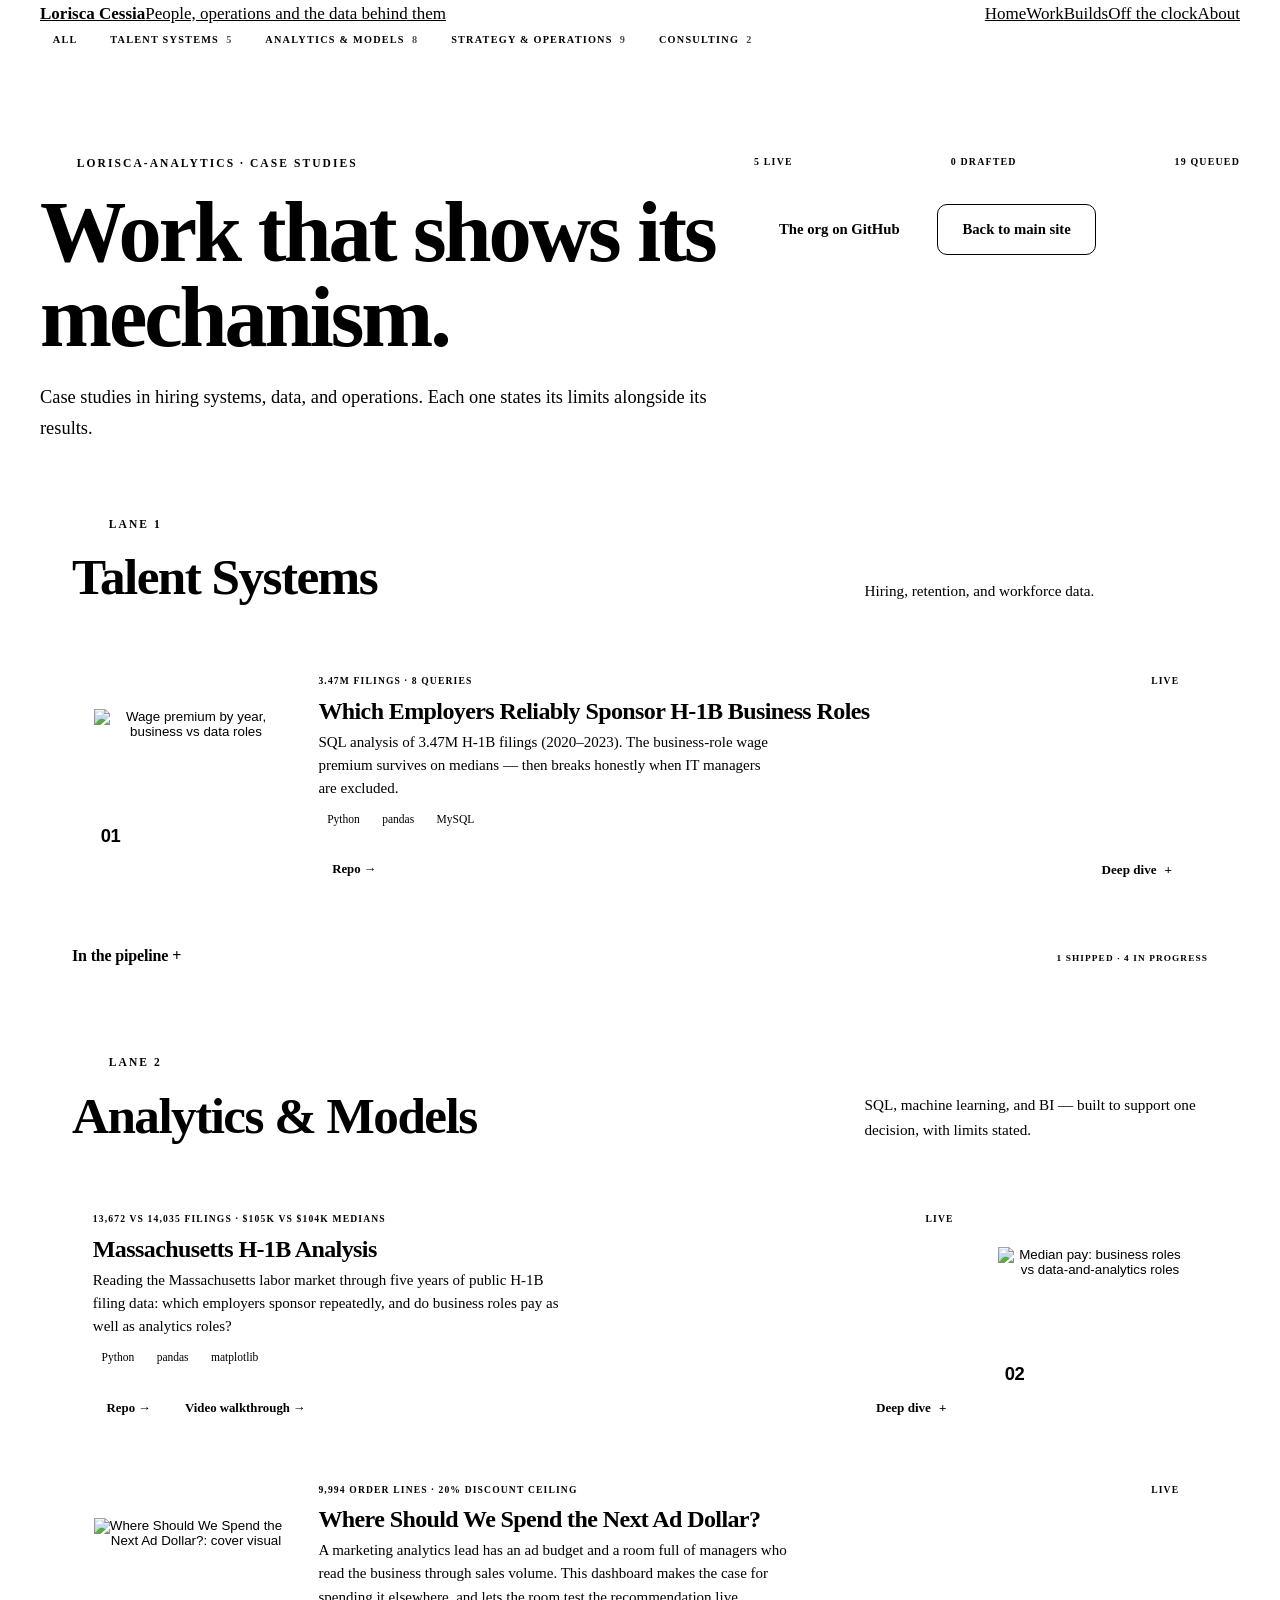
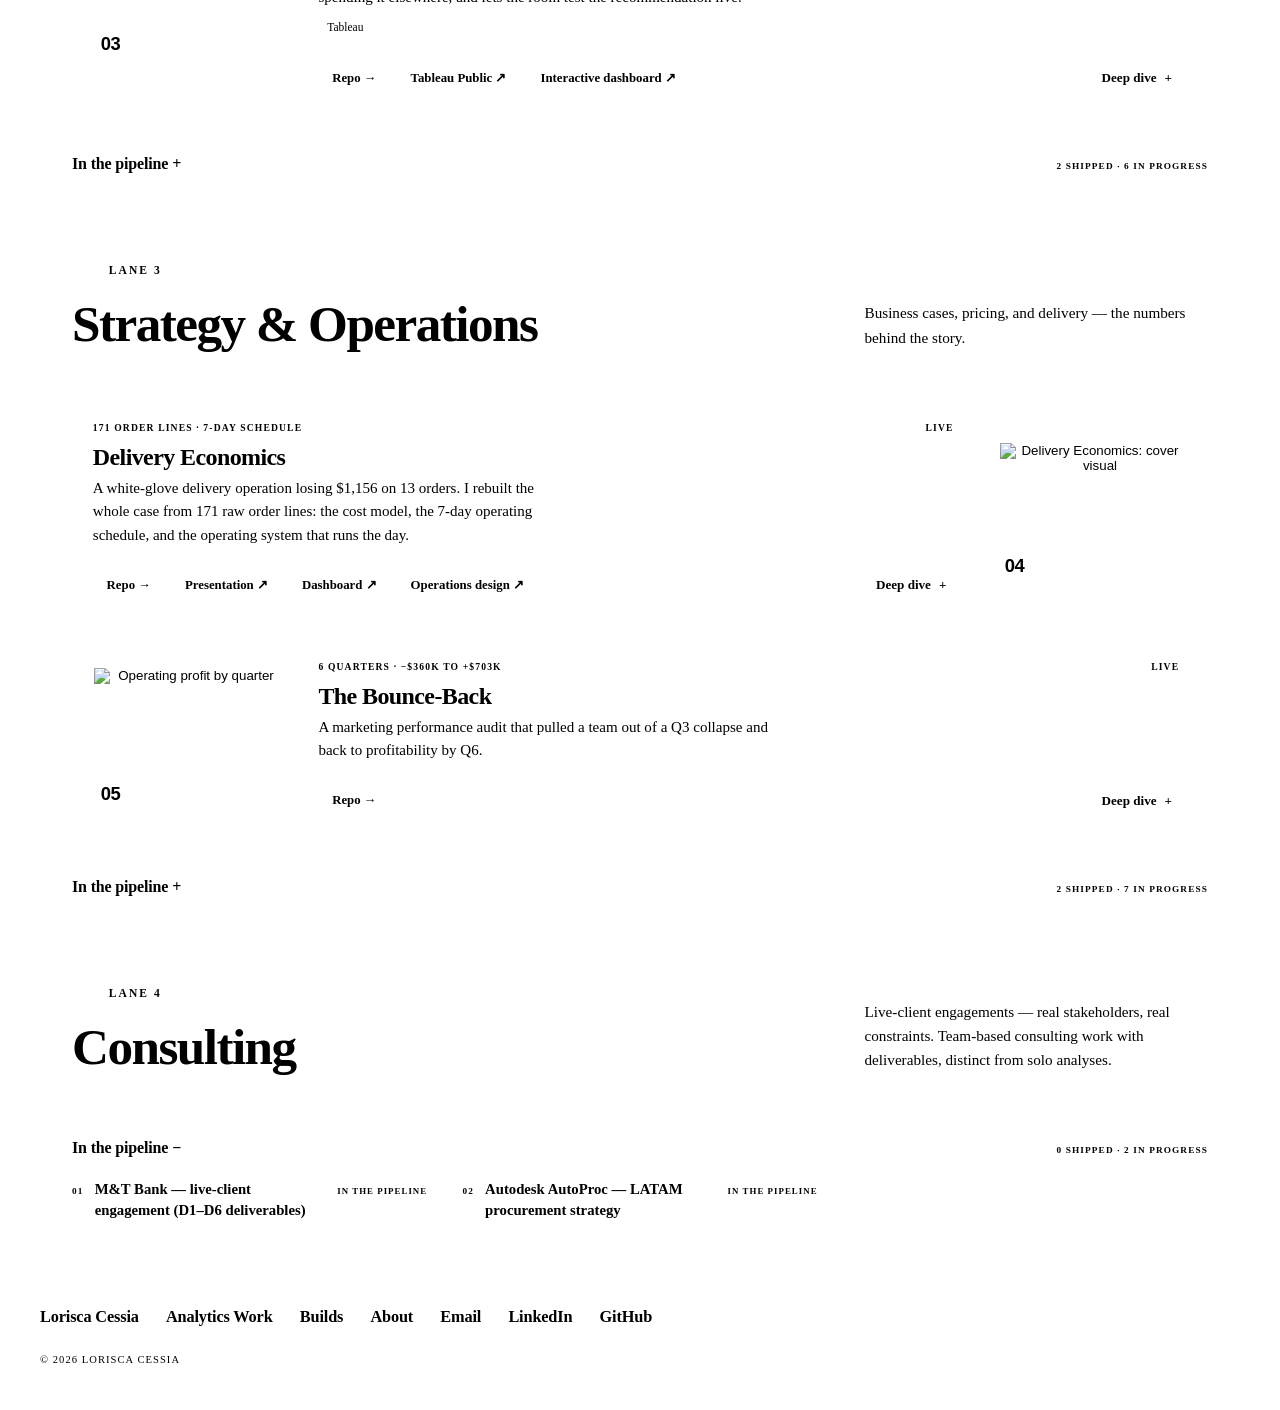
==== commit fd681bf0: "Work hub: shared header, shared colors and fonts, dark mode Loads header.js and shared.css from lori" ====
--- a/preview.html
+++ b/preview.html
@@ -4,33 +4,30 @@
 <meta charset="UTF-8">
 <meta name="robots" content="noindex, nofollow">
 <meta name="viewport" content="width=device-width, initial-scale=1.0">
+<script>/* theme before first paint: ?theme= from another of the three sites, else stored choice, else device */(function(){try{var d=document.documentElement,u=new URL(location.href),q=u.searchParams.get("theme");if(q==="dark"||q==="light"){localStorage.setItem("lori-theme",q);u.searchParams.delete("theme");history.replaceState(history.state,"",u.pathname+u.search+u.hash);}var s=localStorage.getItem("lori-theme");d.setAttribute("data-theme",s==="dark"||s==="light"?s:(window.matchMedia&&matchMedia("(prefers-color-scheme: dark)").matches?"dark":"light"));}catch(e){}})();</script>
 <title>Analytics Work — Lorisca Cessia</title>
 <meta name="description" content="Case studies in talent systems, analytics, and operations. The obvious metric points one way; the mechanism underneath points the other.">
 <link rel="preconnect" href="https://fonts.googleapis.com">
 <link rel="preconnect" href="https://fonts.gstatic.com" crossorigin>
-<link href="https://fonts.googleapis.com/css2?family=Archivo:wght@600;700;800&family=Plus+Jakarta+Sans:wght@400;500;600;700&family=Martian+Mono:wght@500;600&display=swap" rel="stylesheet">
+<link href="https://fonts.googleapis.com/css2?family=Archivo:wght@600;700;800&display=swap" rel="stylesheet">
 <link rel="stylesheet" href="styles.css?v=2">
 <link rel="stylesheet" href="https://lori-sca.github.io/theme.css">
 <link rel="stylesheet" href="work.css">
 <link rel="stylesheet" href="rows.css">
+<link rel="stylesheet" href="https://lori-sca.github.io/shared.css?v=1">
 </head>
 <body data-page="work">
 
 <nav class="nav">
-  <div class="nav-inner">
-    <a class="wordmark" href="index.html">
-      <span class="org-hero-logo" style="width:2rem;height:2rem;font-size:.85rem;border-radius:8px;margin:0;">A</span>
-      <span class="wm-name">Analytics Work</span>
-      <span class="wm-role">lorisca-analytics</span>
-    </a>
-    <div class="nav-links">
-      <a data-nav="main" href="https://lori-sca.github.io">Lorisca ↗</a>
-    </div>
+  <div class="nav-inner lh">
+    <a class="lh-brand" href="https://lori-sca.github.io/"><b>Lorisca Cessia</b><span>People, operations and the data behind them</span></a>
+    <div class="lh-links" id="lh-links"><a href="https://lori-sca.github.io/">Home</a><a href="https://lorisca-analytics.github.io/">Work</a><a href="https://lorisca-builds.github.io/">Builds</a><a href="https://lori-sca.github.io/off-the-clock.html">Off the clock</a><a href="https://lori-sca.github.io/about.html">About</a></div>
   </div>
   <div class="nav-chips">
     <div class="nav-chips-inner" id="nav-chips" role="tablist" aria-label="Filter lanes"></div>
   </div>
 </nav>
+<script src="https://lori-sca.github.io/header.js?v=1"></script>
 
 <main>
   <section class="hero" id="top">
--- a/styles.css
+++ b/styles.css
@@ -4,21 +4,7 @@
    Type: Archivo (display) · Plus Jakarta Sans (body) · Martian Mono (micro-labels only)
    ============================================================ */
 
-:root {
-  --white: #ffffff;
-  --mist: #eef2f6;
-  --mist-deep: #e2e9f0;
-  --ink: #1e2d42;          /* 13.9:1 on white */
-  --steel: #4a6a8f;        /* 5.6:1 on white — secondary text */
-  --accent: #5b7fa6;       /* large/bold + interactive accents only */
-  --hairline: #d5dfe8;     /* structural rules, never text */
-  --display: "Archivo", system-ui, sans-serif;
-  --body: "Plus Jakarta Sans", system-ui, sans-serif;
-  --mono: "Martian Mono", ui-monospace, monospace;
-  --gutter: clamp(1.25rem, 4vw, 3rem);
-  --section-pad: clamp(4.5rem, 10vw, 9rem);
-  --measure: 66ch;
-}
+/* colors, fonts and spacing live in https://lori-sca.github.io/shared.css (loaded last) */
 
 * { box-sizing: border-box; margin: 0; padding: 0; }
 html { scroll-behavior: smooth; }
--- a/work.css
+++ b/work.css
@@ -26,7 +26,7 @@
 .w-chip.out { background: none; border: 1px solid var(--accent); }
 .w-foot { display: flex; justify-content: space-between; align-items: center; gap: .6rem; margin-top: .35rem; padding-top: .6rem; border-top: 1px solid var(--hairline); }
 .w-hint { font-size: .74rem; color: var(--steel); font-style: italic; min-width: 0; }
-.w-btn { flex: none; white-space: nowrap; display: inline-flex; align-items: center; gap: .45rem; padding: .42rem .85rem; border-radius: 999px; border: none; font-family: var(--body); font-size: .78rem; font-weight: 700; background: var(--accent); color: #fff; cursor: pointer; transition: transform .4s cubic-bezier(.34,1.56,.64,1), background .25s; }
+.w-btn { flex: none; white-space: nowrap; display: inline-flex; align-items: center; gap: .45rem; padding: .42rem .85rem; border-radius: 999px; border: none; font-family: var(--body); font-size: .78rem; font-weight: 700; background: var(--accent); color: var(--on-accent); cursor: pointer; transition: transform .4s cubic-bezier(.34,1.56,.64,1), background .25s; }
 .w-btn:hover { transform: scale(1.06) rotate(-1.5deg); }
 .w-btn i { font-style: normal; display: inline-block; transition: transform .45s cubic-bezier(.34,1.56,.64,1); }
 .w-card.open .w-btn { background: var(--ink); }
--- a/rows.css
+++ b/rows.css
@@ -27,7 +27,7 @@
 .r-links { display: flex; flex-wrap: wrap; gap: .4rem; }
 .r-link { font-size: .8rem; font-weight: 700; color: var(--ink); background: var(--mist); border: 1px solid transparent; border-radius: 999px; padding: .32rem .8rem; text-decoration: none; transition: transform .35s cubic-bezier(.34,1.56,.64,1), background .2s; }
 .r-link:hover { background: var(--mist-deep); transform: translateY(-1px); }
-.r-link.demo { background: var(--accent); color: #fff; }
+.r-link.demo { background: var(--accent); color: var(--on-accent); }
 .r-link.demo:hover { background: var(--steel); }
 .r-btn { flex: none; white-space: nowrap; display: inline-flex; align-items: center; gap: .5rem; padding: .45rem .95rem; border-radius: 999px; border: none; font-family: var(--body); font-size: .82rem; font-weight: 700; background: var(--ink); color: var(--white); cursor: pointer; transition: transform .4s cubic-bezier(.34,1.56,.64,1); }
 .r-btn:hover { transform: scale(1.05) rotate(-1.5deg); }
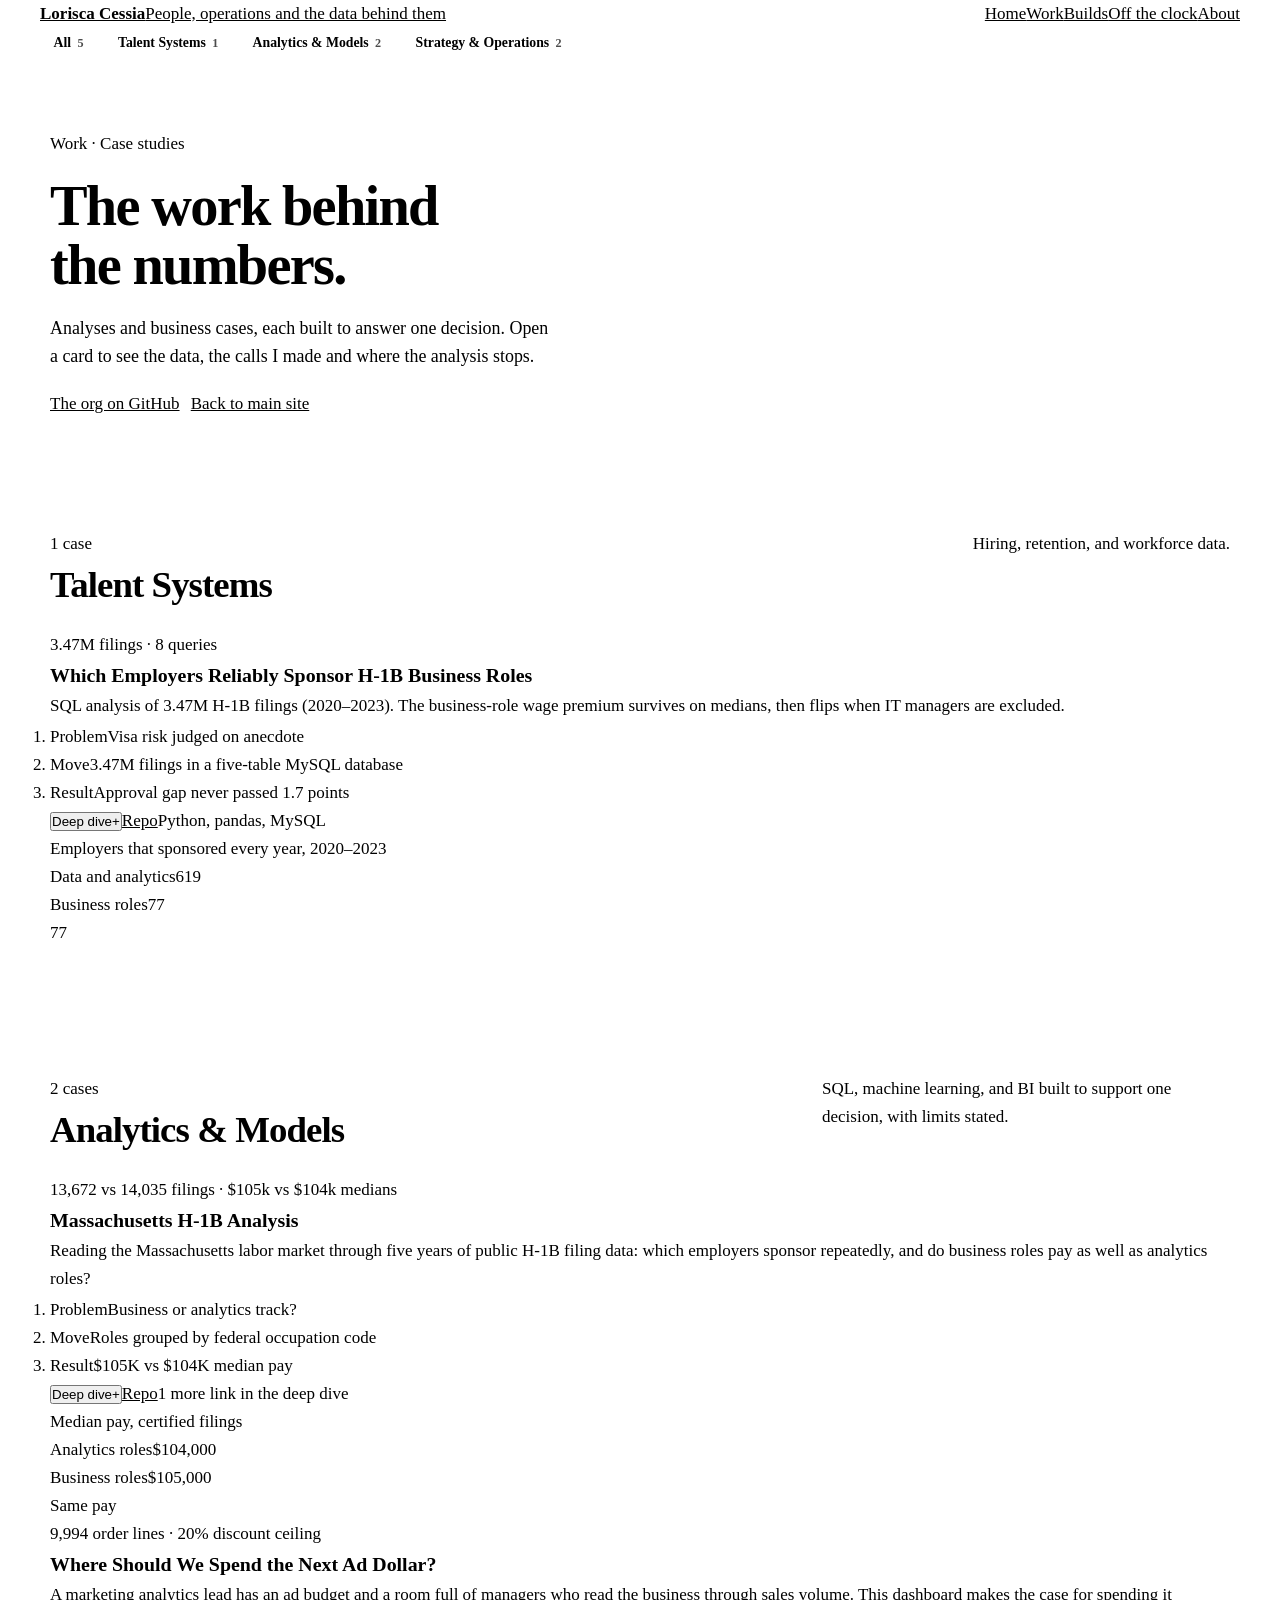
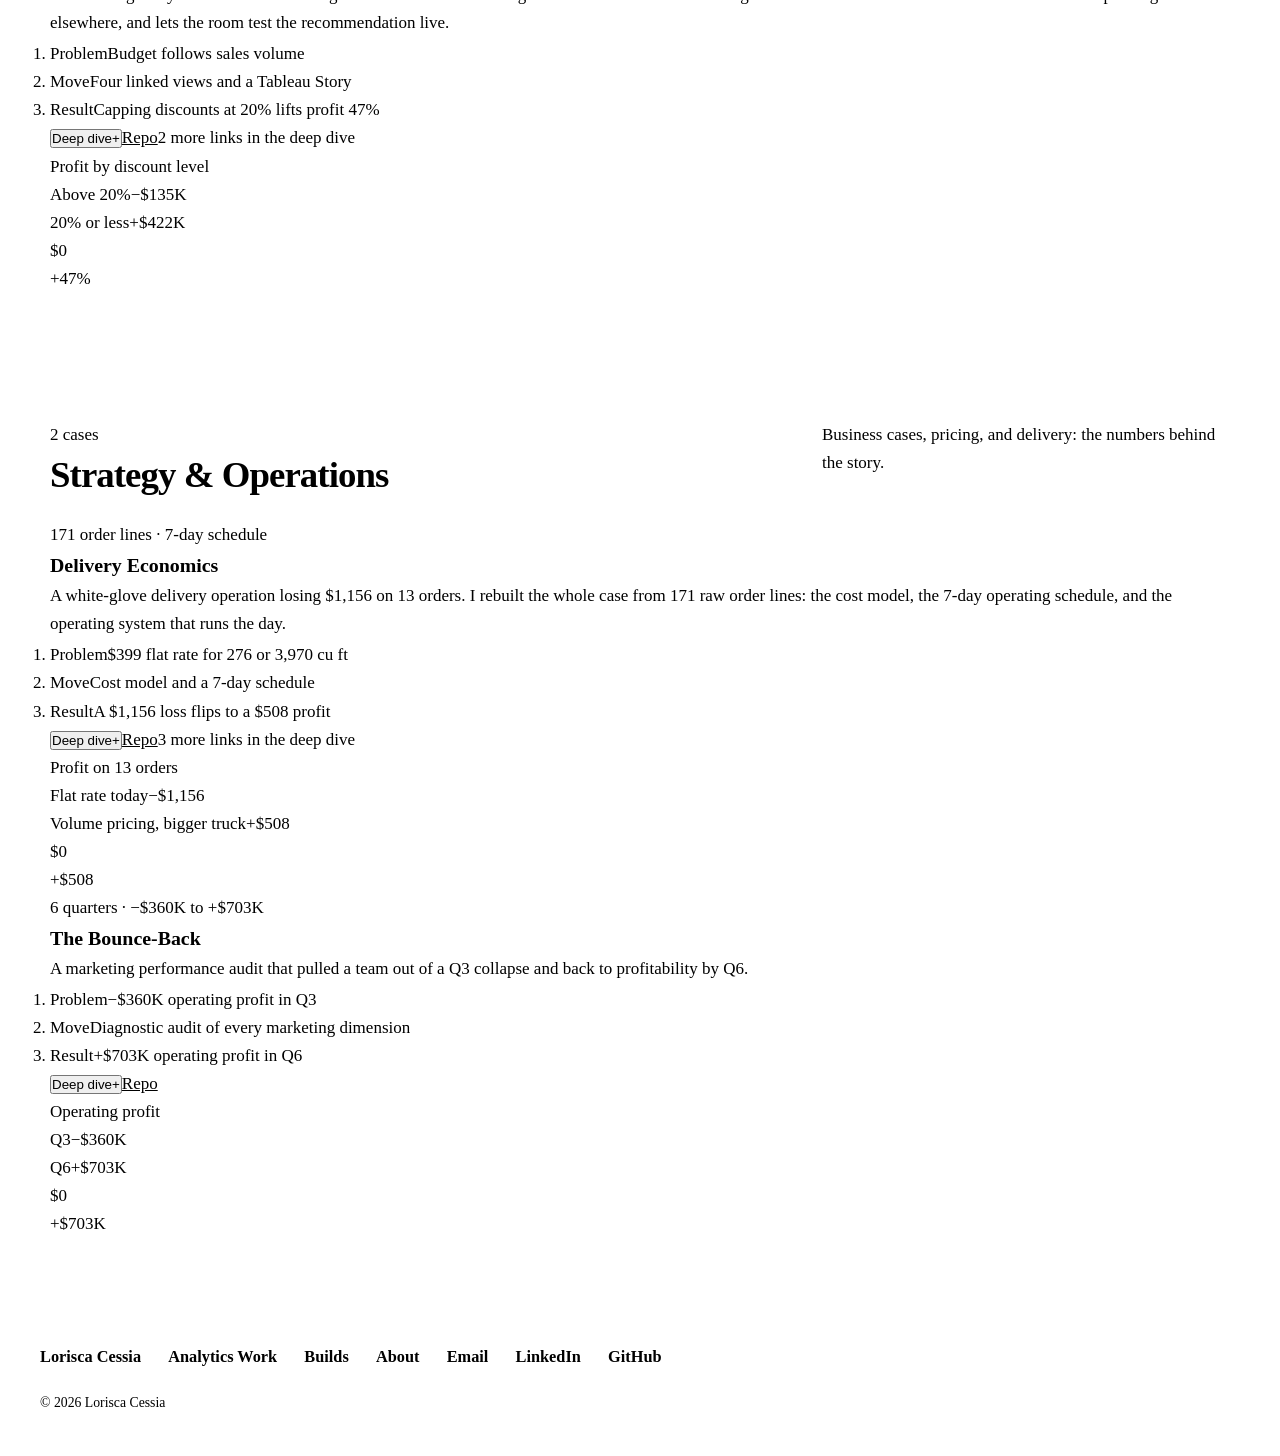
==== commit 9cb480a3: "Work hub redesign: one wide card per row, as approved on the test page - Shared wide card with the p" ====
--- a/preview.html
+++ b/preview.html
@@ -2,19 +2,18 @@
 <html lang="en">
 <head>
 <meta charset="UTF-8">
+<meta name="viewport" content="width=device-width, initial-scale=1.0">
 <meta name="robots" content="noindex, nofollow">
-<meta name="viewport" content="width=device-width, initial-scale=1.0">
 <script>/* theme before first paint: ?theme= from another of the three sites, else stored choice, else device */(function(){try{var d=document.documentElement,u=new URL(location.href),q=u.searchParams.get("theme");if(q==="dark"||q==="light"){localStorage.setItem("lori-theme",q);u.searchParams.delete("theme");history.replaceState(history.state,"",u.pathname+u.search+u.hash);}var s=localStorage.getItem("lori-theme");d.setAttribute("data-theme",s==="dark"||s==="light"?s:(window.matchMedia&&matchMedia("(prefers-color-scheme: dark)").matches?"dark":"light"));}catch(e){}})();</script>
-<title>Analytics Work — Lorisca Cessia</title>
-<meta name="description" content="Case studies in talent systems, analytics, and operations. The obvious metric points one way; the mechanism underneath points the other.">
+<title>Analytics Work · Lorisca Cessia</title>
+<meta name="description" content="Case studies in talent systems, analytics, and operations. The obvious metric points one way. The mechanism underneath points the other.">
 <link rel="preconnect" href="https://fonts.googleapis.com">
 <link rel="preconnect" href="https://fonts.gstatic.com" crossorigin>
 <link href="https://fonts.googleapis.com/css2?family=Archivo:wght@600;700;800&display=swap" rel="stylesheet">
-<link rel="stylesheet" href="styles.css?v=2">
+<link rel="stylesheet" href="styles.css?v=3">
 <link rel="stylesheet" href="https://lori-sca.github.io/theme.css">
-<link rel="stylesheet" href="work.css">
-<link rel="stylesheet" href="rows.css">
-<link rel="stylesheet" href="https://lori-sca.github.io/shared.css?v=1">
+<link rel="stylesheet" href="https://lori-sca.github.io/shared.css?v=3">
+<link rel="stylesheet" href="rows.css?v=3">
 </head>
 <body data-page="work">
 
@@ -24,34 +23,20 @@
     <div class="lh-links" id="lh-links"><a href="https://lori-sca.github.io/">Home</a><a href="https://lorisca-analytics.github.io/">Work</a><a href="https://lorisca-builds.github.io/">Builds</a><a href="https://lori-sca.github.io/off-the-clock.html">Off the clock</a><a href="https://lori-sca.github.io/about.html">About</a></div>
   </div>
   <div class="nav-chips">
-    <div class="nav-chips-inner" id="nav-chips" role="tablist" aria-label="Filter lanes"></div>
+    <div class="nav-chips-inner" id="nav-chips" role="group" aria-label="Filter by group"></div>
   </div>
 </nav>
-<script src="https://lori-sca.github.io/header.js?v=1"></script>
+<script src="https://lori-sca.github.io/header.js?v=3"></script>
 
 <main>
-  <section class="hero" id="top">
+  <section class="wk-hero" id="top">
     <div class="wrap">
-      <div class="hero-grid">
-        <div class="hero-copy">
-          <span class="eyebrow" id="hero-eyebrow"></span>
-          <h1 id="hero-headline"></h1>
-          <p class="lede" id="hero-lede"></p>
-        </div>
-        <aside class="hero-side">
-          <div class="totals" id="totals">
-            <div class="totals-row">
-              <span><b id="t-live">0</b> live</span>
-              <span><b id="t-draft">0</b> drafted</span>
-              <span><b id="t-pipe">0</b> queued</span>
-            </div>
-            <div class="totals-bar" aria-hidden="true"><span class="tb-live" id="tb-live"></span><span class="tb-draft" id="tb-draft"></span></div>
-          </div>
-          <div class="cta-row" id="hero-ctas">
-            <a class="btn primary" data-org-github href="https://github.com/lorisca-analytics" target="_blank" rel="noopener">The org on GitHub</a>
-            <a class="btn ghost" href="https://lori-sca.github.io">Back to main site</a>
-          </div>
-        </aside>
+      <span class="ds-label" id="hero-eyebrow"></span>
+      <h1 id="hero-headline"></h1>
+      <p class="wk-lede" id="hero-lede"></p>
+      <div class="wk-ctas" id="hero-ctas">
+        <a class="ds-btn ds-btn-dark" data-org-github href="https://github.com/lorisca-analytics" target="_blank" rel="noopener">The org on GitHub</a>
+        <a class="ds-btn ds-btn-line" href="https://lori-sca.github.io">Back to main site</a>
       </div>
     </div>
   </section>
@@ -75,8 +60,8 @@
 </footer>
 
 <script src="site.js"></script>
-<script src="https://lori-sca.github.io/skeleton.js"></script>
+<script src="https://lori-sca.github.io/skeleton.js?v=3"></script>
 <script src="https://lori-sca.github.io/theme.js"></script>
-<script src="rows.js"></script>
+<script src="rows.js?v=3"></script>
 </body>
 </html>
--- a/rows.css
+++ b/rows.css
@@ -1,108 +1,112 @@
-/* rows.css: Analytics Work, Builds-style rows. Loads after styles.css and work.css, uses the same tokens.
-   Ported from lorisca-builds builds.css (b- became r-). Charts keep their w- styles from work.css. */
-.r-list { display: flex; flex-direction: column; gap: 1rem; }
-.r-card { border: 1px solid var(--hairline); border-radius: 14px; background: var(--white); overflow: hidden; transition: border-color .25s, box-shadow .3s, transform .45s cubic-bezier(.34,1.56,.64,1); }
-.r-card:hover { border-color: var(--ink); transform: translateY(-2px); }
-.r-card.open { border-color: var(--ink); box-shadow: 0 24px 50px -28px rgba(30,45,66,.35); transform: none; }
+/* rows.css: Work hub (redesign thread 3, Oct 2026). Loads after shared.css.
+   The card itself comes from shared.css (wc-, ds-). This file adds the page
+   around it: hero, groups, filter buttons, the deep dive inside a card, footer.
+   Tokens only, so light and dark both work. Page classes start with wk-. */
 
-.r-head { display: grid; grid-template-columns: clamp(8rem, 19vw, 12.5rem) minmax(0, 1fr); gap: 1.1rem 1.6rem; padding: 1rem; align-items: center; }
-.r-head.no-thumb { grid-template-columns: minmax(0, 1fr); }
-.r-card.flip .r-head { grid-template-columns: minmax(0, 1fr) clamp(8rem, 19vw, 12.5rem); }
-.r-card.flip .r-thumb { order: 2; }
+/* ---------- reset what the old hub layout set ---------- */
+.wk-walk[hidden], .wk-end[hidden], .wk-media[hidden], .wk-chart[hidden], .wk-cap[hidden], .wk-lane[hidden] { display: none; }
+#lanes { display: block; max-width: none; margin: 0; padding: 0; }
 
-.r-thumb { position: relative; aspect-ratio: 4 / 3; padding: 0; border: 1px solid var(--hairline); border-radius: 10px; overflow: hidden; background: var(--mist); cursor: zoom-in; transition: transform .4s cubic-bezier(.34,1.56,.64,1); }
-.r-thumb:hover { transform: rotate(-1.2deg) scale(1.02); }
-.r-thumb img { width: 100%; height: 100%; object-fit: cover; object-position: top left; }
-.r-thumb img.svg { object-fit: contain; object-position: center; padding: .5rem; }
-.r-num { position: absolute; left: .45rem; bottom: .35rem; font-family: var(--display); font-weight: 800; font-size: 1.15rem; letter-spacing: -.03em; line-height: 1; color: var(--white); background: var(--ink); border-radius: 6px; padding: .2rem .35rem; }
+/* ---------- hero ---------- */
+.wk-hero { padding: clamp(2.5rem, 6vw, 4.5rem) 0 clamp(2rem, 4vw, 3rem); }
+.wk-hero .wrap { max-width: var(--max, 1180px); display: grid; gap: 1.2rem; justify-items: start; }
+.wk-hero h1 { margin: 0; font-family: var(--display); font-weight: 800; letter-spacing: -0.03em; line-height: 1.04; font-size: clamp(2.2rem, 4.4vw, 3.6rem); text-wrap: balance; max-width: 20ch; color: var(--ink); }
+.wk-hero .wk-lede { margin: 0; color: var(--steel); font-size: clamp(1.02rem, 1.4vw, 1.15rem); line-height: 1.6; max-width: 56ch; }
+.wk-ctas { display: flex; flex-wrap: wrap; gap: .7rem; }
+.wk-hero > .wrap > * { animation: wk-rise .6s var(--ease) both; }
+.wk-hero > .wrap > :nth-child(2) { animation-delay: .06s; }
+.wk-hero > .wrap > :nth-child(3) { animation-delay: .12s; }
+.wk-hero > .wrap > :nth-child(4) { animation-delay: .18s; }
 
-.r-copy { min-width: 0; display: flex; flex-direction: column; gap: .4rem; padding: .2rem .3rem; }
-.r-meta { display: flex; justify-content: space-between; align-items: center; gap: .6rem; font-family: var(--mono); font-size: .6rem; font-weight: 600; letter-spacing: .12em; text-transform: uppercase; color: var(--steel); }
-.r-badge { flex: none; border: 1px solid var(--ink); color: var(--ink); border-radius: 999px; padding: .15rem .5rem; }
-.r-title { font-family: var(--display); font-weight: 800; font-size: clamp(1.2rem, 2.2vw, 1.5rem); letter-spacing: -.025em; line-height: 1.1; text-wrap: balance; }
-.r-hook { color: var(--steel); font-size: .94rem; line-height: 1.55; max-width: 64ch; text-wrap: pretty; }
-.r-chips { display: flex; flex-wrap: wrap; gap: .3rem; }
-.r-chip { font-size: .72rem; background: var(--mist); padding: .18rem .55rem; border-radius: 999px; }
-.r-foot { display: flex; flex-wrap: wrap; align-items: center; justify-content: space-between; gap: .6rem 1rem; margin-top: .35rem; padding-top: .6rem; border-top: 1px solid var(--hairline); }
-.r-links { display: flex; flex-wrap: wrap; gap: .4rem; }
-.r-link { font-size: .8rem; font-weight: 700; color: var(--ink); background: var(--mist); border: 1px solid transparent; border-radius: 999px; padding: .32rem .8rem; text-decoration: none; transition: transform .35s cubic-bezier(.34,1.56,.64,1), background .2s; }
-.r-link:hover { background: var(--mist-deep); transform: translateY(-1px); }
-.r-link.demo { background: var(--accent); color: var(--on-accent); }
-.r-link.demo:hover { background: var(--steel); }
-.r-btn { flex: none; white-space: nowrap; display: inline-flex; align-items: center; gap: .5rem; padding: .45rem .95rem; border-radius: 999px; border: none; font-family: var(--body); font-size: .82rem; font-weight: 700; background: var(--ink); color: var(--white); cursor: pointer; transition: transform .4s cubic-bezier(.34,1.56,.64,1); }
-.r-btn:hover { transform: scale(1.05) rotate(-1.5deg); }
-.r-btn i { font-style: normal; display: inline-block; transition: transform .45s cubic-bezier(.34,1.56,.64,1); }
-.r-card.open .r-btn i { transform: rotate(45deg); }
+/* ---------- filter buttons (header's second row) ---------- */
+.nav-chips-inner { gap: .45rem; scrollbar-width: none; }
+.nav-chips-inner::-webkit-scrollbar { display: none; }
+.wk-chip { flex: none; display: inline-flex; align-items: baseline; gap: .4rem; border: 1px solid var(--line); background: var(--bg); color: var(--steel); border-radius: 999px; padding: .38rem .85rem; font-family: var(--body); font-size: .86rem; font-weight: 600; line-height: 1.3; cursor: pointer; white-space: nowrap; transition: color .2s, border-color .2s, background .2s; }
+.wk-chip:hover { color: var(--ink); border-color: var(--ink); }
+.wk-chip[aria-pressed="true"] { background: var(--ink); border-color: var(--ink); color: var(--bg); }
+.wk-chip i { font-style: normal; font-size: .76rem; opacity: .7; font-variant-numeric: tabular-nums; }
 
-.r-walk { display: none; grid-template-columns: minmax(0, 1fr) minmax(0, 1.15fr); gap: 1.2rem 1.8rem; padding: 1.1rem; background: var(--mist); border-top: 1px solid var(--hairline); }
-.r-walk.no-media { grid-template-columns: minmax(0, 1fr); }
-.r-card.open .r-walk { display: grid; animation: r-in .45s cubic-bezier(.34,1.3,.5,1); }
-@keyframes r-in { from { opacity: 0; transform: translateY(8px); } to { opacity: 1; transform: none; } }
-.r-fig { min-width: 0; display: flex; flex-direction: column; gap: .4rem; }
-.r-media { position: relative; width: 100%; aspect-ratio: 16 / 10; max-height: 16rem; padding: 0; border: 1px solid var(--hairline); border-radius: 10px; overflow: hidden; background: var(--white); cursor: zoom-in; }
-.r-media img { position: absolute; inset: 0; width: 100%; height: 100%; object-fit: cover; object-position: top left; transition: opacity .5s ease, transform .9s cubic-bezier(.3,.8,.2,1); }
-.r-media img.svg { object-fit: contain; object-position: center; padding: .6rem; }
-.r-zoom { position: absolute; right: .5rem; bottom: .5rem; font-family: var(--mono); font-size: .55rem; font-weight: 600; letter-spacing: .12em; text-transform: uppercase; background: var(--ink); color: var(--white); border-radius: 999px; padding: .25rem .55rem; opacity: 0; transition: opacity .2s; }
-.r-media:hover .r-zoom, .r-media:focus-visible .r-zoom { opacity: 1; }
-.r-cap { font-size: .76rem; color: var(--steel); line-height: 1.45; }
+/* ---------- groups ---------- */
+.wk-lane { padding: clamp(2.5rem, 6vw, 4rem) 0; border-top: 1px solid var(--line); scroll-margin-top: 120px; }
+.wk-lane > .wrap { max-width: var(--max, 1180px); }
+.wk-lane-head { display: flex; flex-wrap: wrap; align-items: baseline; justify-content: space-between; gap: .4rem 2rem; margin-bottom: 1.6rem; }
+.wk-lane-head > div { display: grid; gap: .4rem; min-width: 0; }
+.wk-lane-head h2 { margin: 0; font-family: var(--display); font-weight: 800; letter-spacing: -0.025em; font-size: clamp(1.7rem, 3vw, 2.3rem); line-height: 1.1; text-wrap: balance; color: var(--ink); }
+.wk-lane-head > p { margin: 0; color: var(--steel); max-width: 48ch; }
+.wk-pipe { margin-top: 1.2rem; border: 1px solid var(--line); border-radius: 10px; padding: .2rem 1rem; }
+.wk-pipe summary { cursor: pointer; padding: .7rem 0; font-weight: 600; font-size: .92rem; color: var(--steel); }
+.wk-pipe ul { margin: 0 0 .8rem; padding-left: 1.1rem; color: var(--steel); font-size: .92rem; display: grid; gap: .3rem; }
+.wk-pipe a { color: var(--ink); }
 
-.r-panel { min-width: 0; display: flex; flex-direction: column; gap: .55rem; }
-.r-ptop { display: flex; justify-content: space-between; align-items: center; gap: 1rem; }
-.r-mono { font-family: var(--mono); font-size: .6rem; font-weight: 600; letter-spacing: .12em; text-transform: uppercase; color: var(--steel); }
-.r-x { flex: none; width: 1.9rem; height: 1.9rem; border-radius: 50%; border: 1px solid var(--hairline); background: var(--white); font-size: 1.05rem; line-height: 1; color: var(--ink); cursor: pointer; transform: rotate(45deg); transition: transform .45s cubic-bezier(.34,1.56,.64,1), border-color .2s; }
-.r-x:hover { transform: rotate(135deg); border-color: var(--ink); }
-.r-step-h { font-family: var(--display); font-weight: 800; font-size: clamp(1.25rem, 2.4vw, 1.6rem); letter-spacing: -.025em; line-height: 1.1; }
-.r-step-t { font-size: .98rem; line-height: 1.65; max-width: 58ch; text-wrap: pretty; }
-.r-step-t.r-in { animation: r-in .4s ease; }
-.r-end { margin-top: .1rem; }
-.r-links[hidden] { display: none; }
-.r-nav { margin-top: auto; padding-top: .8rem; display: flex; align-items: center; justify-content: space-between; gap: .8rem; }
-.r-back { background: none; border: none; padding: .35rem 0; font-family: var(--body); font-size: .84rem; font-weight: 700; color: var(--steel); cursor: pointer; }
-.r-back:hover { color: var(--ink); }
-.r-back:disabled { opacity: .35; cursor: default; }
-.r-dots { display: flex; gap: 5px; }
-.r-dot { width: 8px; height: 8px; padding: 0; border: none; border-radius: 999px; background: var(--hairline); cursor: pointer; transition: width .45s cubic-bezier(.34,1.56,.64,1), background .25s; }
-.r-dot.on { width: 22px; background: var(--ink); }
-.r-next { flex: none; white-space: nowrap; padding: .45rem .95rem; border-radius: 999px; border: none; background: var(--ink); color: var(--white); font-family: var(--body); font-size: .82rem; font-weight: 700; cursor: pointer; transition: transform .4s cubic-bezier(.34,1.56,.64,1); }
-.r-next:hover { transform: scale(1.05); }
+/* ---------- card additions (the card is shared.css .wc) ---------- */
+.wk-card { scroll-margin-top: 130px; }
+.wk-card .wc-trace { margin-top: .2rem; }
+.wk-card.open { border-color: color-mix(in srgb, var(--accent) 45%, var(--line)); transform: none; box-shadow: var(--shadow); }
+.wk-dd i { font-style: normal; display: inline-block; transition: transform .3s var(--ease); }
+.wk-card.open .wk-dd i { transform: rotate(45deg); }
+.wc-visual.has-cover { padding: clamp(.8rem, 2vw, 1.2rem); }
+.wk-cover { padding: 0; border: 1px solid var(--line); border-radius: 10px; overflow: hidden; background: var(--bg); cursor: zoom-in; aspect-ratio: 4 / 3; max-width: 100%; }
+.wk-cover img { width: 100%; height: 100%; object-fit: contain; padding: .4rem; }
 
-.r-lightbox { position: fixed; inset: 0; z-index: 100; background: rgba(12,19,31,.86); display: flex; flex-direction: column; align-items: center; justify-content: center; gap: .8rem; padding: clamp(1rem, 4vw, 3rem); cursor: zoom-out; animation: r-in .25s ease; }
-.r-lightbox img { max-width: 100%; max-height: 82vh; width: auto; border-radius: 10px; background: #fff; }
-.r-lb-cap { color: #fff; font-size: .85rem; text-align: center; }
+/* ---------- deep dive, inside the card ---------- */
+.wk-walk { grid-column: 1 / -1; display: grid; grid-template-columns: minmax(0, .85fr) minmax(0, 1.15fr); gap: 1.2rem clamp(1.4rem, 3vw, 2.4rem); padding: clamp(1.2rem, 3vw, 2rem); background: var(--surface); border-top: 1px solid var(--line); }
+.wk-walk.no-fig { grid-template-columns: minmax(0, 1fr); }
+.wk-card.open .wk-walk { animation: wk-rise .4s var(--ease); }
+.wk-fig { min-width: 0; display: grid; gap: .6rem; align-content: start; }
+.wk-media { position: relative; width: 100%; max-width: 100%; aspect-ratio: 16 / 10; max-height: 18rem; padding: 0; border: 1px solid var(--line); border-radius: 10px; overflow: hidden; background: #fff; cursor: zoom-in; }
+.wk-media img { position: absolute; inset: 0; width: 100%; height: 100%; object-fit: contain; padding: .5rem; }
+.wk-zoom { position: absolute; right: .5rem; bottom: .5rem; z-index: 1; font-size: .72rem; font-weight: 600; letter-spacing: .06em; text-transform: uppercase; background: var(--ink); color: var(--bg); border-radius: 999px; padding: .25rem .6rem; opacity: 0; transition: opacity .2s; }
+.wk-media:hover .wk-zoom, .wk-media:focus-visible .wk-zoom { opacity: 1; }
+.wk-cap { margin: 0; font-size: .84rem; color: var(--steel); line-height: 1.45; }
+.wk-chart { background: var(--bg); border: 1px solid var(--line); border-radius: 10px; padding: 1rem 1.1rem; display: grid; gap: .8rem; min-width: 0; }
+.wk-chart p { margin: 0; }
+.wk-chart-title { font-weight: 600; line-height: 1.35; color: var(--ink); }
+.wk-chart-cap { font-size: .84rem; color: var(--steel); line-height: 1.45; }
+.wk-compare { display: grid; grid-template-columns: repeat(2, minmax(0, 1fr)); gap: 1rem; font-size: .9rem; }
+.wk-steps { margin: 0; padding-left: 1.2rem; display: grid; gap: .4rem; font-size: .9rem; }
+.wk-steps span { display: block; color: var(--steel); }
+.wk-panel { min-width: 0; display: grid; gap: .7rem; align-content: start; }
+.wk-ptop { display: flex; justify-content: space-between; align-items: center; gap: 1rem; }
+.wk-x { width: 2rem; height: 2rem; border-radius: 999px; border: 1px solid var(--line); background: var(--bg); color: var(--steel); display: inline-flex; align-items: center; justify-content: center; cursor: pointer; flex: none; padding: 0; }
+.wk-x:hover { color: var(--ink); border-color: var(--ink); }
+.wk-x svg { width: 15px; height: 15px; }
+.wk-step-h { margin: 0; font-family: var(--display); font-weight: 800; letter-spacing: -0.02em; font-size: clamp(1.2rem, 2vw, 1.45rem); line-height: 1.15; color: var(--ink); }
+.wk-step-t { display: grid; gap: .6rem; max-width: 60ch; color: var(--ink); }
+.wk-step-t p { margin: 0; }
+.wk-step-t .wk-call { padding-left: .9rem; border-left: 2px solid var(--line); }
+.wk-step-t.wk-in { animation: wk-rise .35s var(--ease); }
+.wk-end { display: grid; gap: .5rem; padding-top: .8rem; border-top: 1px solid var(--line); }
+.wk-links { display: flex; flex-wrap: wrap; gap: .5rem; }
+.wk-links .ds-btn { padding: .5rem .95rem; font-size: .85rem; }
+.wk-links .ds-btn-line { background: var(--bg); }
+.wk-setting { margin: 0; font-size: .86rem; color: var(--steel); }
+.wk-nav { display: flex; align-items: center; justify-content: space-between; gap: .8rem; padding-top: .6rem; }
+.wk-back { background: none; border: 0; padding: .4rem 0; font-family: var(--body); font-weight: 600; font-size: .88rem; color: var(--steel); cursor: pointer; }
+.wk-back:hover { color: var(--ink); }
+.wk-back:disabled { opacity: .35; cursor: default; }
+.wk-dots { display: flex; gap: 5px; flex-wrap: wrap; justify-content: center; }
+.wk-dot { width: 8px; height: 8px; padding: 0; border: 0; border-radius: 999px; background: var(--line); cursor: pointer; transition: width .3s var(--ease), background .2s; }
+.wk-dot[aria-current="step"] { width: 22px; background: var(--accent); }
+.wk-next { padding: .6rem 1.05rem; font-size: .88rem; }
+@media (max-width: 760px) { .wk-walk { grid-template-columns: minmax(0, 1fr); } }
 
-@media (max-width: 720px) {
-  .r-walk { grid-template-columns: minmax(0, 1fr); }
+.wk-lightbox { position: fixed; inset: 0; z-index: 100; background: rgba(12,19,31,.86); display: flex; flex-direction: column; align-items: center; justify-content: center; gap: .8rem; padding: clamp(1rem, 4vw, 3rem); cursor: zoom-out; }
+.wk-lightbox img { max-width: 100%; max-height: 82vh; width: auto; border-radius: 10px; background: #fff; }
+.wk-lb-cap { color: #fff; font-size: .85rem; text-align: center; margin: 0; }
+
+/* ---------- footer ---------- */
+.site-footer { border-top: 1px solid var(--line); background: var(--surface); }
+.site-footer .foot-links a { font-family: var(--body); text-transform: none; letter-spacing: 0; color: var(--steel); text-decoration: none; }
+.site-footer .foot-links a:hover { color: var(--ink); text-decoration: none; }
+.site-footer .fine { font-family: var(--body); text-transform: none; letter-spacing: 0; font-size: .86rem; color: var(--steel); }
+
+/* ---------- motion ---------- */
+@keyframes wk-rise { from { opacity: 0; transform: translateY(10px); } to { opacity: 1; transform: none; } }
+.wk-rv { opacity: 0; transform: translateY(14px); transition: opacity .6s var(--ease), transform .6s var(--ease), border-color .25s var(--ease), box-shadow .25s var(--ease); }
+.wk-rv.in { opacity: 1; transform: none; }
+@media (prefers-reduced-motion: reduce) {
+  .wk-hero > .wrap > *, .wk-card.open .wk-walk, .wk-step-t.wk-in { animation: none; }
+  .wk-rv { opacity: 1; transform: none; transition: none; }
+  .wk-dd i, .wk-dot { transition: none; }
 }
-@media (max-width: 560px) {
-  .r-head, .r-card.flip .r-head { grid-template-columns: minmax(0, 1fr); }
-  .r-card.flip .r-thumb { order: 0; }
-  .r-thumb { aspect-ratio: 16 / 7; }
-}
-@media (prefers-reduced-motion: reduce) { .r-card, .r-btn, .r-thumb, .r-media img, .r-dot { transition: none; } .r-card.open .r-walk, .r-step-t.r-in, .r-lightbox { animation: none; } }
-
-/* analytics additions */
-.r-badge.draft { border-color: var(--accent); color: var(--accent); }
-.r-media[hidden], .r-chart[hidden], .r-cap[hidden], .r-end[hidden] { display: none; }
-.r-chart { background: var(--white); border: 1px solid var(--hairline); border-radius: 10px; padding: .9rem 1rem; }
-.r-step-t p + p { margin-top: .6rem; }
-.r-call { padding-left: .9rem; border-left: 3px solid var(--hairline); }
-.r-end { display: flex; flex-direction: column; gap: .45rem; padding-top: .6rem; border-top: 1px solid var(--hairline); }
-.r-setting { font-size: .82rem; color: var(--steel); line-height: 1.5; }
-.r-list .r-card.r-more { display: none; }
-.r-list.all .r-card.r-more { display: block; }
-.r-showall { margin-top: .9rem; padding: .45rem .95rem; border-radius: 999px; border: 1px solid var(--ink); background: var(--white); font-family: var(--body); font-size: .82rem; font-weight: 700; color: var(--ink); cursor: pointer; }
-.r-showall:hover { background: var(--mist); }
-.w-lane .r-list { margin-top: clamp(1.2rem, 3vw, 2rem); }
-
-/* Lanes one per row in this layout (Oct 2026, her call: "if side by side columns make it too
-   crowded, set the layout like in the builds page"). Overrides the 2-lane grid in styles.css. */
-#lanes { grid-template-columns: minmax(0, 1fr); max-width: 1200px; margin: 0 auto; padding: 0 var(--gutter); }
-#lanes section.w-lane { padding: clamp(1.1rem, 3vw, 2rem); }
-#lanes section.w-lane > .wrap { padding-left: 0; padding-right: 0; max-width: none; }
-
-/* Analytics covers are mostly charts: show the whole chart, never crop the end of the story. */
-.r-thumb { background: var(--white); }
-.r-thumb img { object-fit: contain; object-position: center; padding: .35rem; }
-.r-media img { object-fit: contain; object-position: center; padding: .5rem; }
-.r-end .r-link { background: var(--white); border-color: var(--hairline); }
-.r-end .r-link.demo { background: var(--accent); border-color: transparent; }
+.wk-rv.in:not(.open):hover { transform: translateY(-2px); }
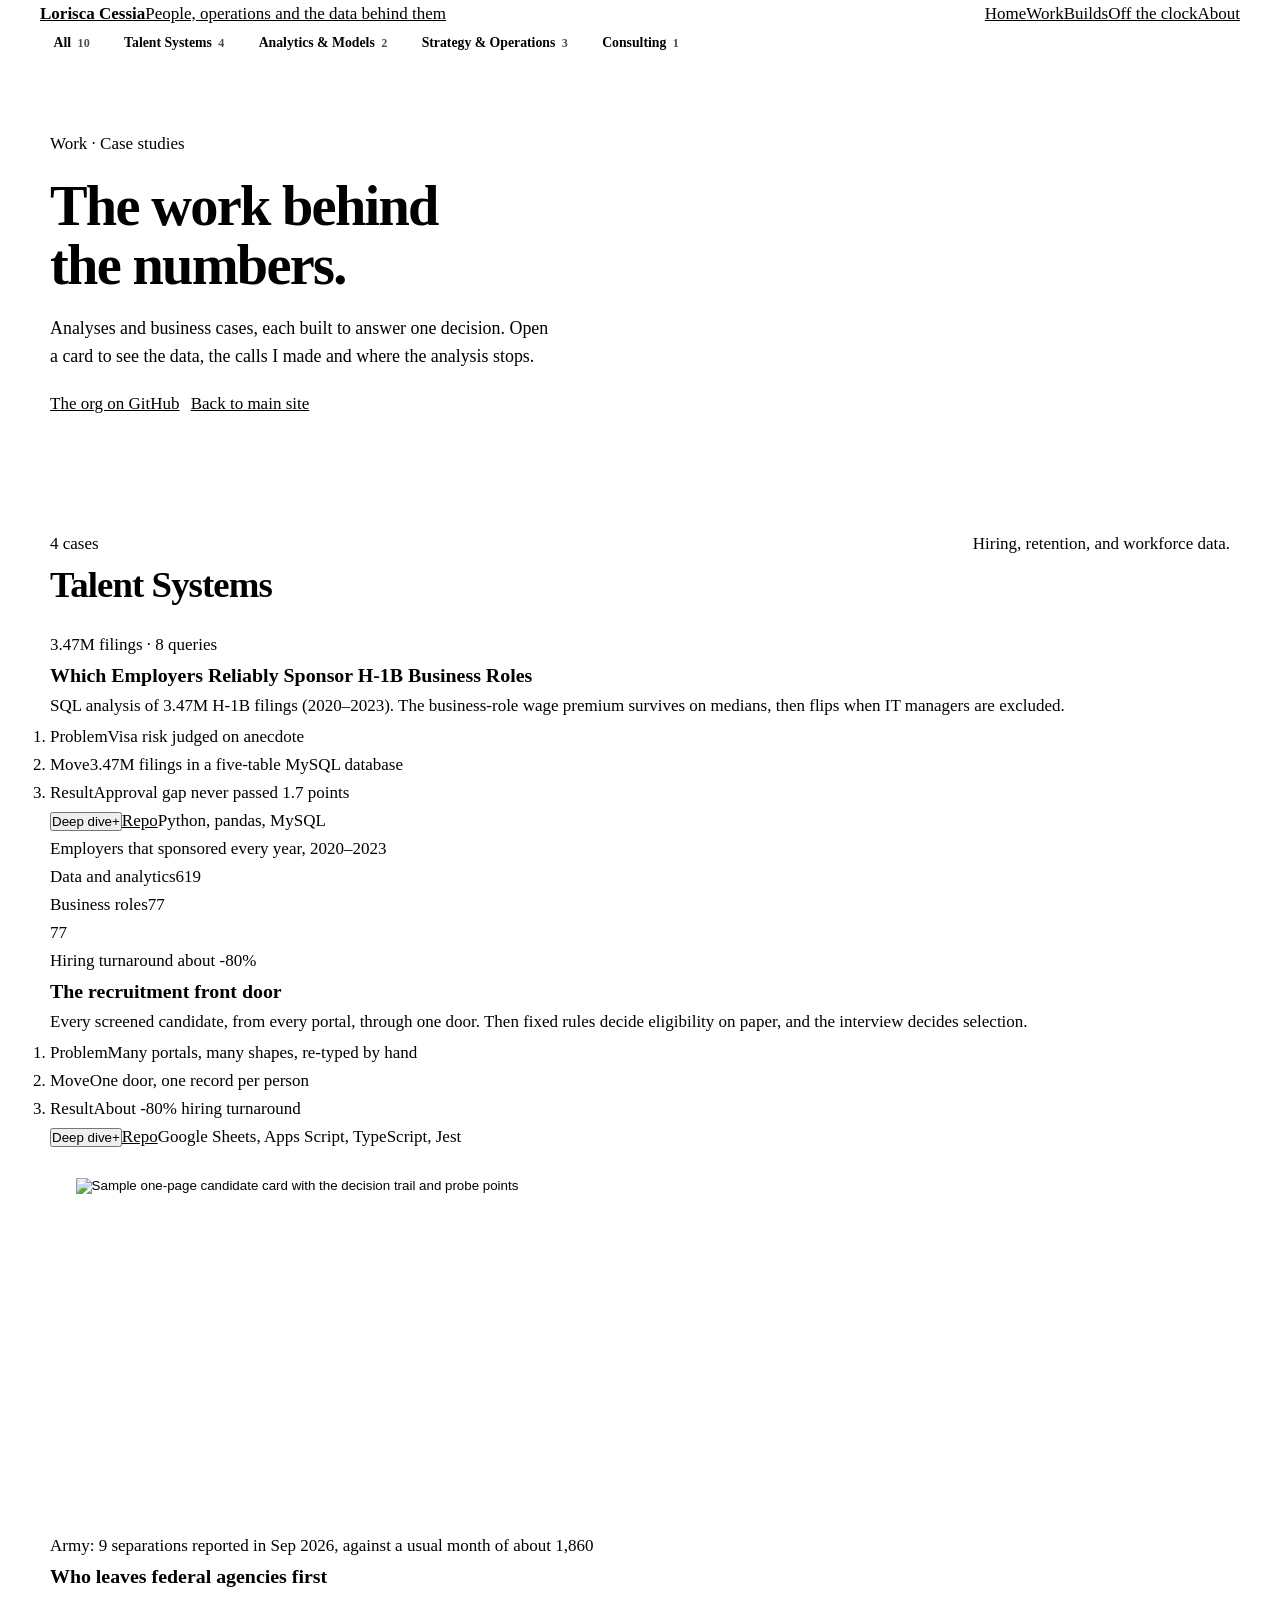
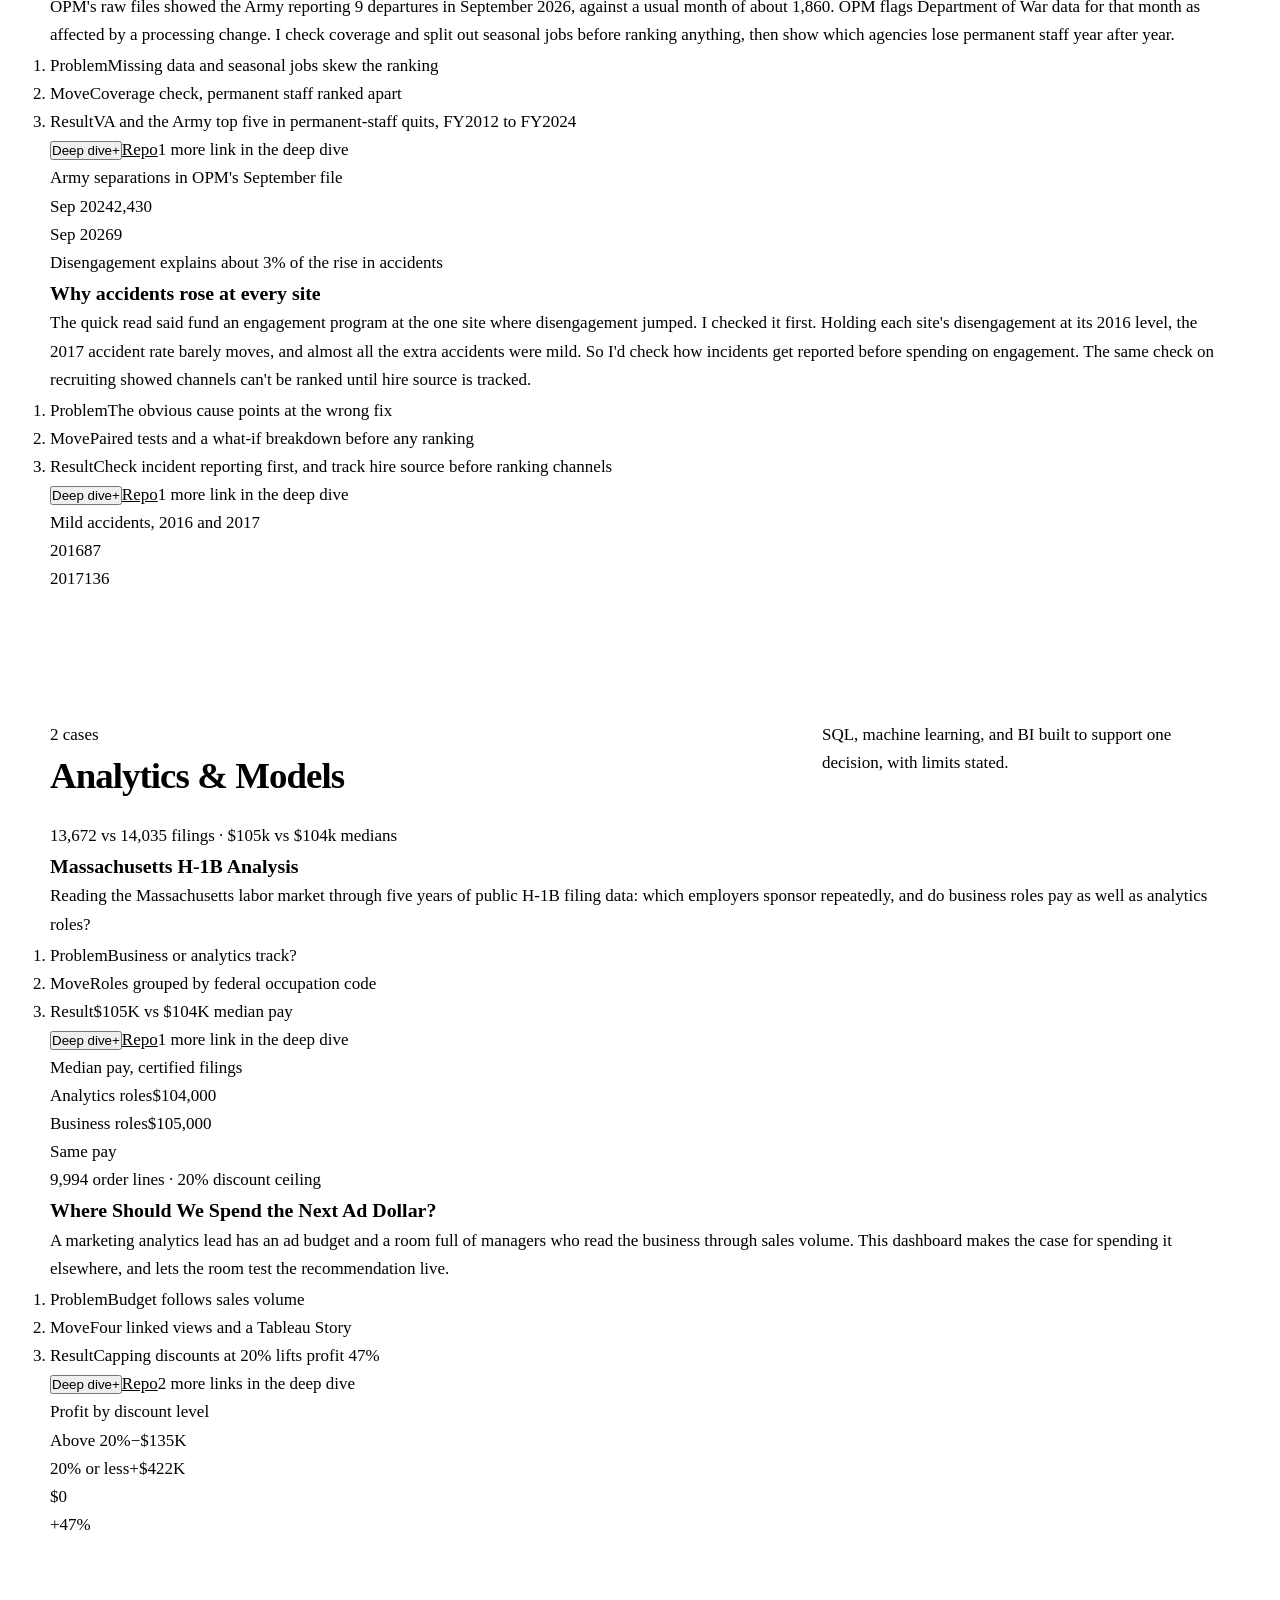
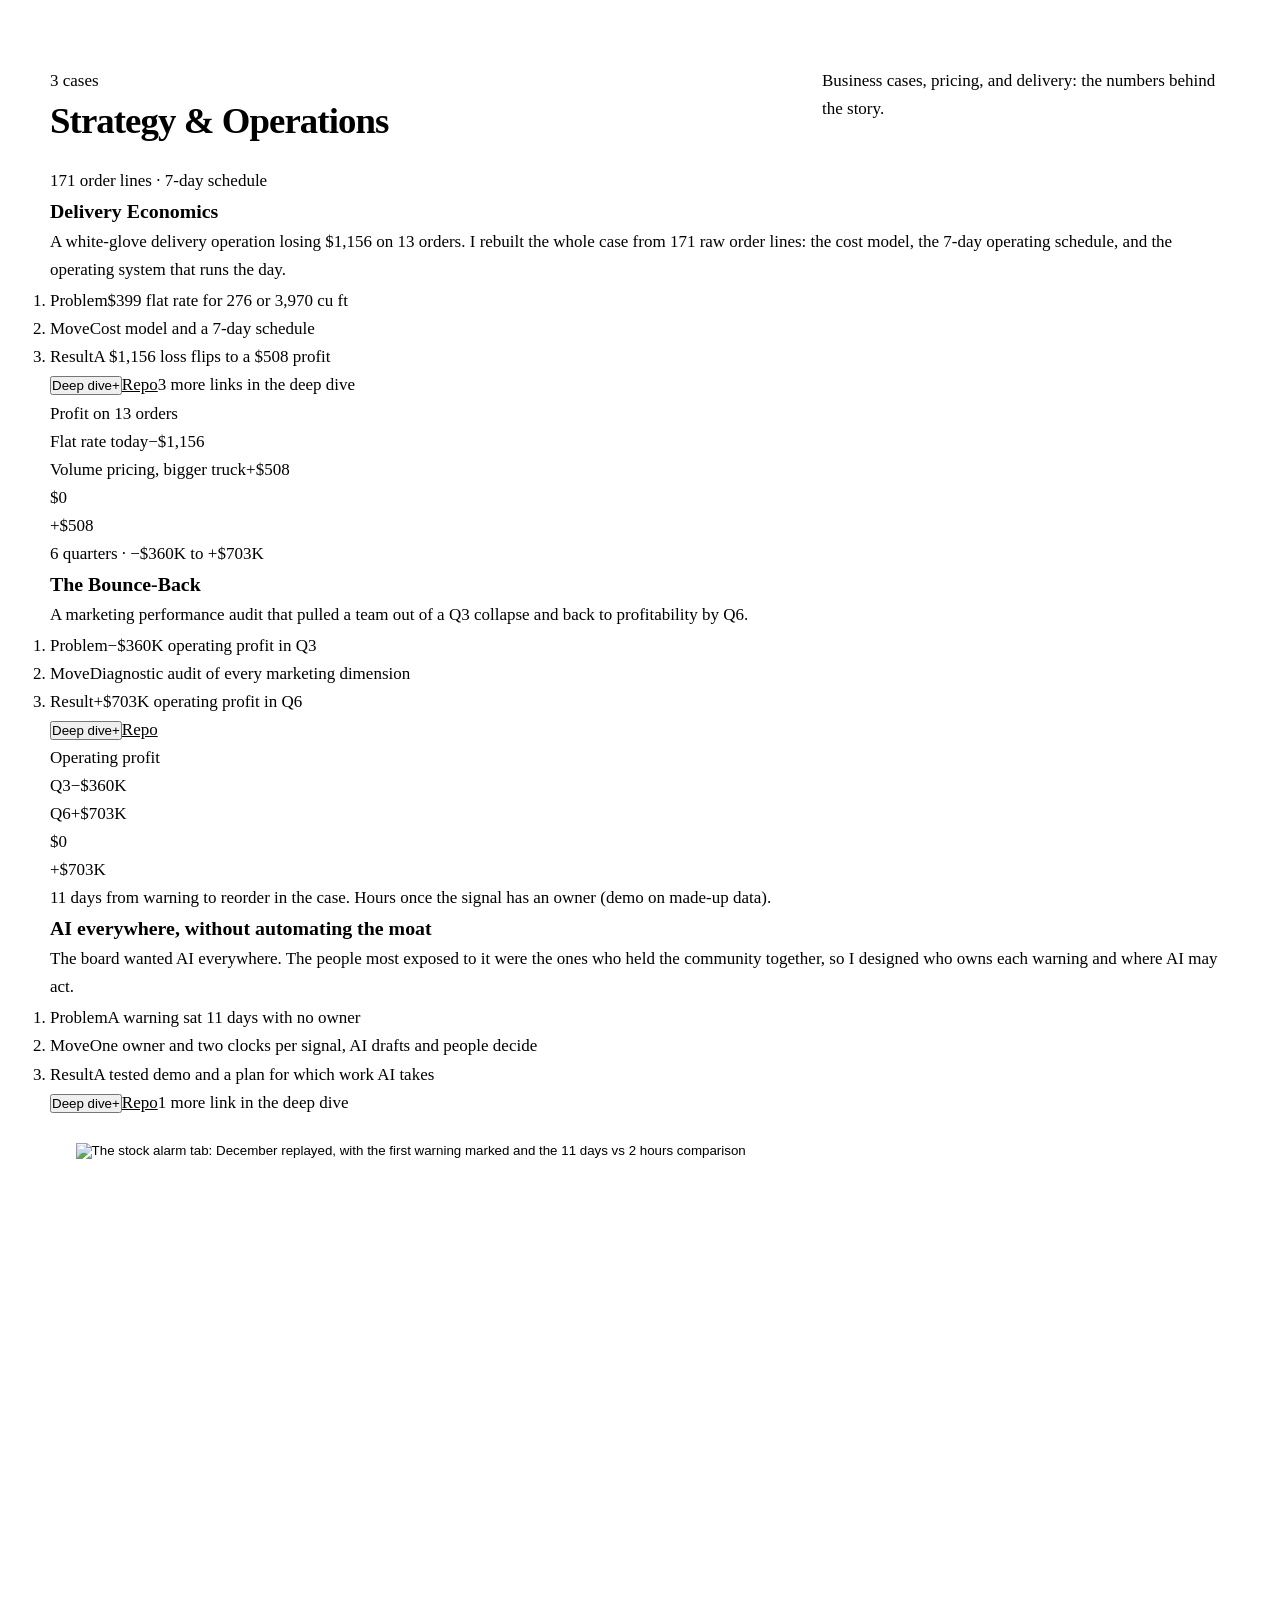
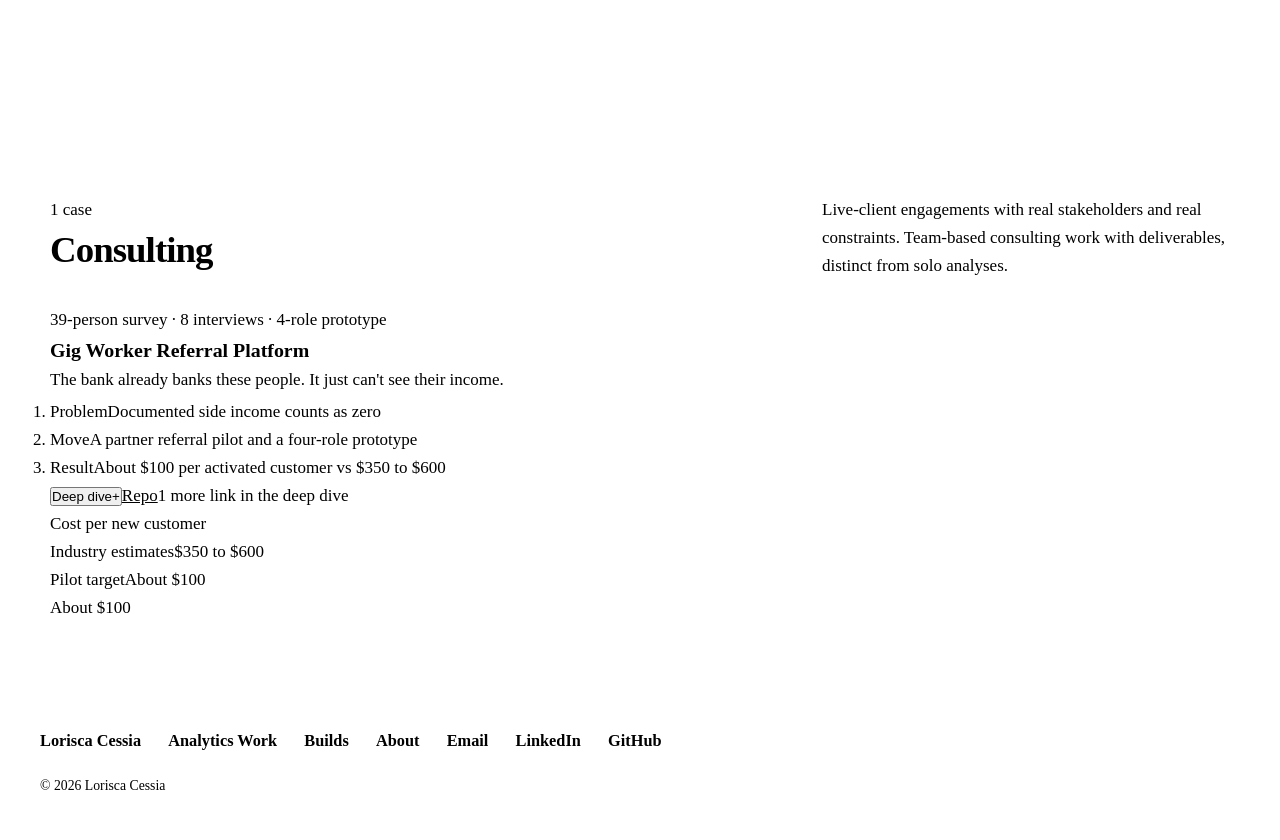
==== commit 07b4010c: "Cards: optional front flag puts a link beside Repo on the card face" ====
--- a/preview.html
+++ b/preview.html
@@ -62,6 +62,6 @@
 <script src="site.js"></script>
 <script src="https://lori-sca.github.io/skeleton.js?v=3"></script>
 <script src="https://lori-sca.github.io/theme.js"></script>
-<script src="rows.js?v=3"></script>
+<script src="rows.js?v=6"></script>
 </body>
 </html>
--- a/rows.css
+++ b/rows.css
@@ -110,3 +110,22 @@
   .wk-dd i, .wk-dot { transition: none; }
 }
 .wk-rv.in:not(.open):hover { transform: translateY(-2px); }
+
+/* A card reached by a #card-<id> link (resume, Home) gets a short accent ring. Outline, so nothing shifts. */
+@keyframes card-linked { 0%, 70% { outline-color: var(--accent); } 100% { outline-color: transparent; } }
+.is-linked { outline: 2px solid var(--accent); outline-offset: 4px; animation: card-linked 2.4s ease-out forwards; }
+@media (prefers-reduced-motion: reduce) { .is-linked { animation: none; } }
+
+/* ---------- card focus (Nov 11) ----------
+   Cards sit on a tinted page so they stand out at rest. The open card gets a solid accent ring,
+   the others fade back, and the top picture hides when the walk-through below already shows it. */
+:root { --card-page: var(--surface); --card-bg: var(--bg); --card-walk: var(--bg); --card-lift: 0 24px 50px -24px rgba(30,45,66,.45); }
+[data-theme="dark"] { --card-page: var(--bg); --card-bg: var(--surface); --card-walk: var(--surface-2); --card-lift: 0 24px 50px -20px rgba(0,0,0,.7); }
+.wk-lane { background: var(--card-page); }
+.wk-card { background: var(--card-bg); box-shadow: var(--shadow); }
+.wk-card.open { border-color: var(--accent); box-shadow: 0 0 0 1px var(--accent), var(--card-lift); }
+.wk-card.open .wk-walk { background: var(--card-walk); }
+.wk-card.open:has(> .wk-walk:not(.no-fig)) { grid-template-columns: minmax(0, 1fr); }
+.wk-card.open:has(> .wk-walk:not(.no-fig)) > .wc-visual { display: none; }
+.wk-has-open .wk-rv.in:not(.open) { opacity: .42; }
+.wk-has-open .wk-rv.in:not(.open):hover, .wk-has-open .wk-rv.in:not(.open):focus-within { opacity: 1; }
